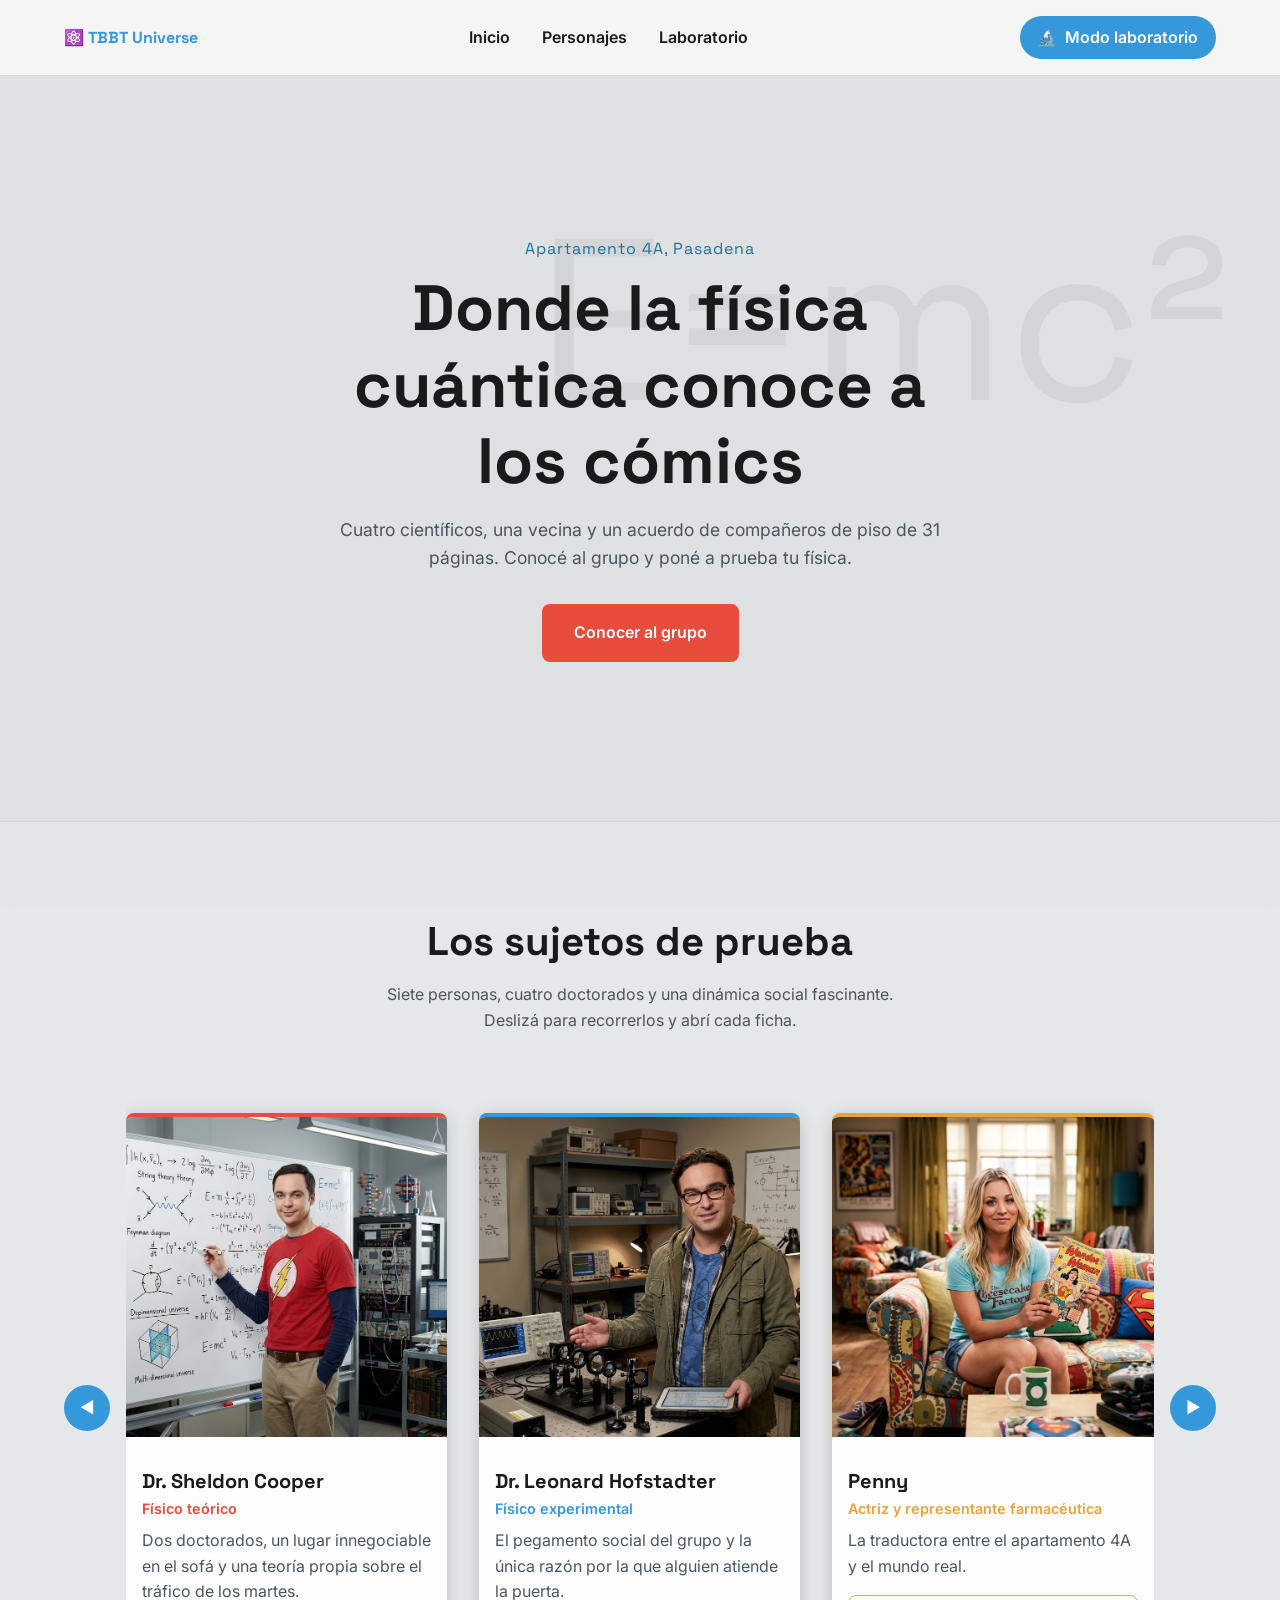
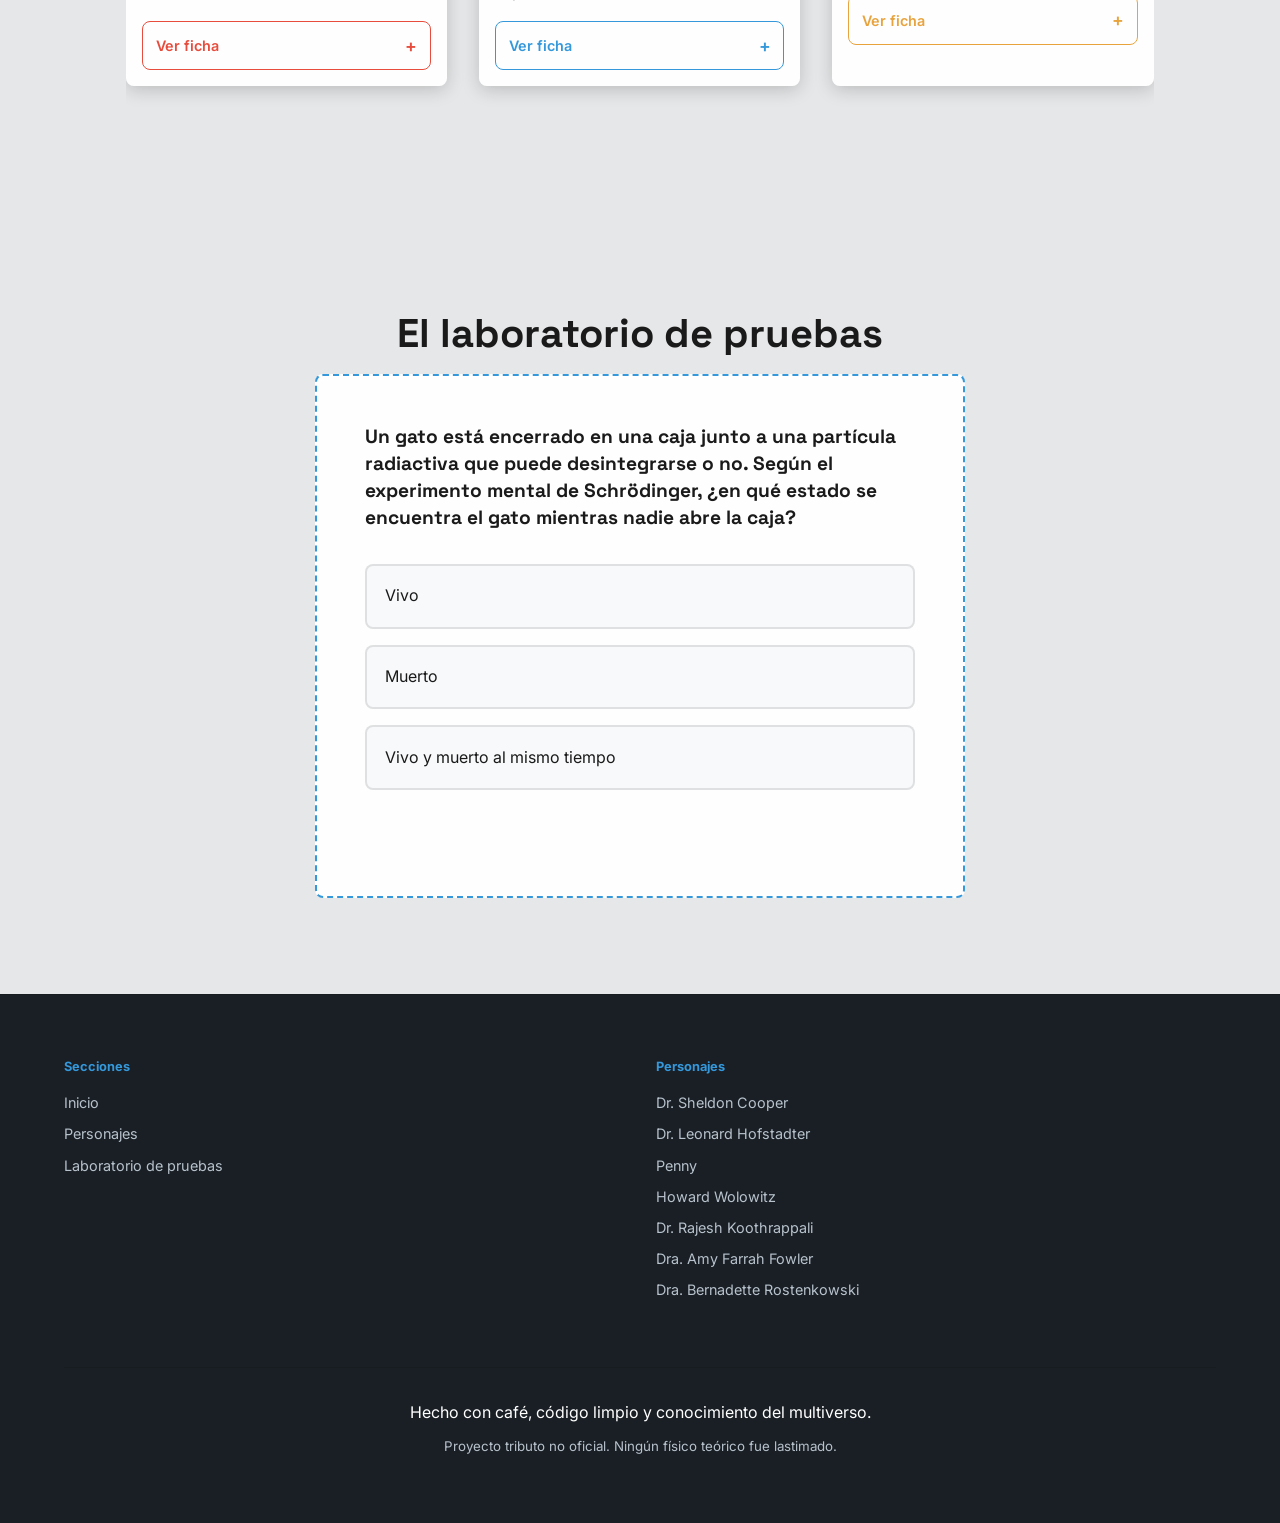
==== index.html @ e9c4c85d "Sitio TBBT Universe" ====
<!DOCTYPE html>
<html lang="es">
<head>
    <meta charset="UTF-8">
    <meta name="viewport" content="width=device-width, initial-scale=1.0">

    <!-- SEO. La keyword va primero: los buscadores truncan por la derecha. -->
    <title>The Big Bang Theory: guía de personajes y ciencia | TBBT Universe</title>
    <meta name="description" content="Guía interactiva del universo de The Big Bang Theory: los 7 personajes principales, sus especialidades científicas y un quiz de física cuántica.">
    <meta name="robots" content="index, follow">
    <meta name="theme-color" content="#1a1a1a">
    <!-- Cambiá el dominio antes de publicar: un canonical inexistente desindexa la página. -->
    <link rel="canonical" href="https://tudominio.com/">

    <!-- Cómo se ve el link al compartirlo en redes y WhatsApp. -->
    <meta property="og:type" content="website">
    <meta property="og:locale" content="es_AR">
    <meta property="og:title" content="The Big Bang Theory: guía de personajes y ciencia">
    <meta property="og:description" content="Los 7 personajes principales, sus especialidades científicas y un quiz de física cuántica.">
    <meta property="og:url" content="https://tudominio.com/">
    <meta property="og:image" content="https://tudominio.com/images/elenco-bg.webp">
    <meta name="twitter:card" content="summary_large_image">

    <!-- preconnect abre la conexión a Google Fonts antes de pedir la hoja. -->
    <link rel="preconnect" href="https://fonts.googleapis.com">
    <link rel="preconnect" href="https://fonts.gstatic.com" crossorigin>
    <link href="https://fonts.googleapis.com/css2?family=Inter:wght@400;600&amp;family=Space+Grotesk:wght@500;700&amp;display=swap" rel="stylesheet">
    <link rel="stylesheet" href="./style.css">

    <!-- Datos estructurados: le explican a Google qué contiene la página. -->
    <script type="application/ld+json">
    {
      "@context": "https://schema.org",
      "@type": "WebPage",
      "name": "TBBT Universe: guía de personajes y ciencia",
      "inLanguage": "es",
      "about": { "@type": "TVSeries", "name": "The Big Bang Theory", "genre": "Comedia" },
      "mainEntity": {
        "@type": "ItemList",
        "name": "Personajes principales",
        "itemListElement": [
          { "@type": "ListItem", "position": 1, "name": "Dr. Sheldon Cooper" },
          { "@type": "ListItem", "position": 2, "name": "Dr. Leonard Hofstadter" },
          { "@type": "ListItem", "position": 3, "name": "Penny" },
          { "@type": "ListItem", "position": 4, "name": "Howard Wolowitz" },
          { "@type": "ListItem", "position": 5, "name": "Dr. Rajesh Koothrappali" },
          { "@type": "ListItem", "position": 6, "name": "Dra. Amy Farrah Fowler" },
          { "@type": "ListItem", "position": 7, "name": "Dra. Bernadette Rostenkowski" }
        ]
      }
    }
    </script>
</head>
<body>

    <!-- Permite saltar la navegación con teclado. -->
    <a href="#contenido" class="skip-link">Ir al contenido principal</a>

    <!-- Decoración: solo visible en modo laboratorio. aria-hidden porque
         un lector de pantalla leyendo código de relleno sería ruido. -->
    <div class="code-watermark" aria-hidden="true">const sheldon = new Physicist({ spot: "SOFA" });
if (knocks === 3) door.open("Penny");
function bazinga() { return true; }
E = m * c ** 2;
while (!cat.observed) cat.state = "BOTH";
export default apartment4A;
const sheldon = new Physicist({ spot: "SOFA" });
if (knocks === 3) door.open("Penny");
function bazinga() { return true; }
E = m * c ** 2;
while (!cat.observed) cat.state = "BOTH";
export default apartment4A;
const sheldon = new Physicist({ spot: "SOFA" });
if (knocks === 3) door.open("Penny");
function bazinga() { return true; }
E = m * c ** 2;
while (!cat.observed) cat.state = "BOTH";
export default apartment4A;
const sheldon = new Physicist({ spot: "SOFA" });
if (knocks === 3) door.open("Penny");
function bazinga() { return true; }
E = m * c ** 2;
while (!cat.observed) cat.state = "BOTH";
export default apartment4A;</div>

    <header class="header">
        <!-- aria-label distingue este nav de cualquier otro de la página -->
        <nav class="nav" aria-label="Navegación principal">
            <a class="logo" href="#inicio">
                <span aria-hidden="true">⚛️</span> TBBT Universe
            </a>

            <ul class="nav__links">
                <li><a href="#inicio">Inicio</a></li>
                <li><a href="#personajes">Personajes</a></li>
                <li><a href="#laboratorio">Laboratorio</a></li>
            </ul>

            <!-- aria-pressed comunica el estado del botón al lector de pantalla. -->
            <button type="button" id="theme-toggle" class="btn-theme"
                    aria-pressed="false">
                <span class="btn-theme__icon" aria-hidden="true">🔬</span>
                <span class="btn-theme__text">Modo laboratorio</span>
            </button>
        </nav>
    </header>

    <main id="contenido">

        <!-- ===== HERO ===== -->
        <section id="inicio" class="hero">
            <div class="hero__content">
                <p class="hero__eyebrow">Apartamento 4A, Pasadena</p>
                <h1>Donde la física cuántica conoce a los cómics</h1>
                <p class="hero__lead">
                    Cuatro científicos, una vecina y un acuerdo de compañeros de piso
                    de 31 páginas. Conocé al grupo y poné a prueba tu física.
                </p>
                <a href="#personajes" class="btn-primary">Conocer al grupo</a>
            </div>
            <p class="hero__decoration" aria-hidden="true">E=mc²</p>
        </section>

        <!-- ===== PERSONAJES ===== -->
        <section id="personajes" class="section section--characters">
            <div class="container">
                <h2>Los sujetos de prueba</h2>
                <p class="section__desc">
                    Siete personas, cuatro doctorados y una dinámica social
                    fascinante. Deslizá para recorrerlos y abrí cada ficha.
                </p>

                <div class="carousel">
                    <button type="button" id="btn-prev" class="carousel__btn"
                            aria-label="Personaje anterior" aria-controls="carousel-track">
                        <span aria-hidden="true">◀</span>
                    </button>

                    <!-- role + tabindex hacen el carrusel operable con teclado. -->
                    <ul class="carousel__track" id="carousel-track"
                        role="region" aria-label="Carrusel de personajes" tabindex="0">

                        <!-- La clase card--nombre define el color de acento.
                             aria-expanded marca si la ficha está abierta. -->
                        <li class="card card--sheldon" id="sheldon">
                            <img src="./Imagenes/watermarked_img_486308252205811417.jpg" alt="Sheldon Cooper con expresión seria frente a una pizarra de ecuaciones" width="800" height="600" loading="lazy">
                            <div class="card__body">
                                <h3>Dr. Sheldon Cooper</h3>
                                <p class="card__role">Físico teórico</p>
                                <p class="card__desc">Dos doctorados, un lugar innegociable en el sofá y una teoría propia sobre el tráfico de los martes.</p>

                                <button type="button" class="card__toggle" aria-expanded="false" aria-controls="ficha-sheldon">
                                    <span class="card__toggle-text">Ver ficha</span>
                                    <span class="card__toggle-icon" aria-hidden="true">+</span>
                                </button>

                                <div class="card__extra" id="ficha-sheldon">
                                    <dl class="facts">
                                        <dt>Especialidad</dt><dd>Teoría de cuerdas</dd>
                                        <dt>Manía</dt><dd>Golpea la puerta tres veces. Siempre.</dd>
                                        <dt>Debilidad</dt><dd>Los trenes a vapor</dd>
                                        </dl>
                                        <button type="button" class="btn-quote"
                                        data-quote="¡BAZINGA! Caíste en mi trampa clásica de humor.">
                                        Escuchar su frase
                                        </button>
                                        </div>
                                        </div>
                                        </li>
                                        
                                        <li class="card card--leonard" id="leonard">
                                        <img src="./Imagenes/leonard.jpg" alt="Leonard Hofstadter sonriendo junto a un montaje láser de laboratorio" width="800" height="600" loading="lazy">
                                        <div class="card__body">
                                        <h3>Dr. Leonard Hofstadter</h3>
                                        <p class="card__role">Físico experimental</p>
                                        <p class="card__desc">El pegamento social del grupo y la única razón por la que alguien atiende la puerta.</p>
                                        
                                        <button type="button" class="card__toggle" aria-expanded="false" aria-controls="ficha-leonard">
                                        <span class="card__toggle-text">Ver ficha</span>
                                        <span class="card__toggle-icon" aria-hidden="true">+</span>
                                        </button>
                                        
                                        <div class="card__extra" id="ficha-leonard">
                                        <dl class="facts">
                                        <dt>Especialidad</dt><dd>Física láser aplicada</dd>
                                        <dt>Instrumento</dt><dd>Violonchelo</dd>
                                        <dt>Debilidad</dt><dd>Intolerante a la lactosa, igual come helado</dd>
                                    </dl>
                                </div>
                            </div>
                        </li>

                        <li class="card card--penny" id="penny">
                            <img src="./Imagenes/penny.jpg" alt="Penny sentada en un sofá con un cómic de Wonder Woman" width="800" height="600" loading="lazy">
                            <div class="card__body">
                                <h3>Penny</h3>
                                <p class="card__role">Actriz y representante farmacéutica</p>
                                <p class="card__desc">La traductora entre el apartamento 4A y el mundo real.</p>

                                <button type="button" class="card__toggle" aria-expanded="false" aria-controls="ficha-penny">
                                    <span class="card__toggle-text">Ver ficha</span>
                                    <span class="card__toggle-icon" aria-hidden="true">+</span>
                                </button>

                                <div class="card__extra" id="ficha-penny">
                                    <dl class="facts">
                                        <dt>Origen</dt><dd>Omaha, Nebraska</dd>
                                        <dt>Trabajo previo</dt><dd>Camarera en Cheesecake Factory</dd>
                                        <dt>Superpoder</dt><dd>Sentido común</dd>
                                    </dl>
                                </div>
                            </div>
                        </li>

                        <li class="card card--howard" id="howard">
                            <img src="./Imagenes/howard.jpg" alt="Howard Wolowitz junto a la maqueta de un cohete" width="800" height="600" loading="lazy">
                            <div class="card__body">
                                <h3>Howard Wolowitz</h3>
                                <p class="card__role">Ingeniero aeroespacial</p>
                                <p class="card__desc">El único del grupo que estuvo en el espacio, y no deja que nadie lo olvide.</p>

                                <button type="button" class="card__toggle" aria-expanded="false" aria-controls="ficha-howard">
                                    <span class="card__toggle-text">Ver ficha</span>
                                    <span class="card__toggle-icon" aria-hidden="true">+</span>
                                </button>

                                <div class="card__extra" id="ficha-howard">
                                    <dl class="facts">
                                        <dt>Título</dt><dd>Máster del MIT, sin doctorado</dd>
                                        <dt>Logro</dt><dd>Misión a la Estación Espacial Internacional</dd>
                                        <dt>Marca registrada</dt><dd>Hebillas de cinturón imposibles</dd>
                                    </dl>
                                </div>
                            </div>
                        </li>

                        <li class="card card--raj" id="raj">
                            <img src="./Imagenes/raj.jpg" alt="Rajesh Koothrappali sosteniendo a su perra Cinnamon" width="800" height="600" loading="lazy">
                            <div class="card__body">
                                <h3>Dr. Rajesh Koothrappali</h3>
                                <p class="card__role">Astrofísico</p>
                                <p class="card__desc">Descubrió un objeto transneptuniano y llora con las comedias románticas.</p>

                                <button type="button" class="card__toggle" aria-expanded="false" aria-controls="ficha-raj">
                                    <span class="card__toggle-text">Ver ficha</span>
                                    <span class="card__toggle-icon" aria-hidden="true">+</span>
                                </button>

                                <div class="card__extra" id="ficha-raj">
                                    <dl class="facts">
                                        <dt>Especialidad</dt><dd>Objetos del cinturón de Kuiper</dd>
                                        <dt>Compañera</dt><dd>Cinnamon, su yorkshire</dd>
                                        <dt>Origen</dt><dd>Nueva Delhi, India</dd>
                                    </dl>
                                </div>
                            </div>
                        </li>

                        <li class="card card--amy" id="amy">
                            <img src="./Imagenes/amy.jpg" alt="Amy Farrah Fowler en su laboratorio de neurobiología" width="800" height="600" loading="lazy">
                            <div class="card__body">
                                <h3>Dra. Amy Farrah Fowler</h3>
                                <p class="card__role">Neurobióloga</p>
                                <p class="card__desc">Estudia el cerebro humano de día y tolera a Sheldon el resto del tiempo.</p>

                                <button type="button" class="card__toggle" aria-expanded="false" aria-controls="ficha-amy">
                                    <span class="card__toggle-text">Ver ficha</span>
                                    <span class="card__toggle-icon" aria-hidden="true">+</span>
                                </button>

                                <div class="card__extra" id="ficha-amy">
                                    <dl class="facts">
                                        <dt>Especialidad</dt><dd>Neurobiología cognitiva</dd>
                                        <dt>Instrumento</dt><dd>Arpa</dd>
                                        <dt>Dato</dt><dd>Conoció a Sheldon por una app de citas</dd>
                                    </dl>
                                </div>
                            </div>
                        </li>

                        <li class="card card--bernadette" id="bernadette">
                            <img src="./Imagenes/bernadette.jpg" alt="Bernadette Rostenkowski con guantes de laboratorio" width="800" height="600" loading="lazy">
                            <div class="card__body">
                                <h3>Dra. Bernadette Rostenkowski</h3>
                                <p class="card__role">Microbióloga</p>
                                <p class="card__desc">Manipula patógenos mortales y es, por lejos, la más temida del grupo.</p>

                                <button type="button" class="card__toggle" aria-expanded="false" aria-controls="ficha-bernadette">
                                    <span class="card__toggle-text">Ver ficha</span>
                                    <span class="card__toggle-icon" aria-hidden="true">+</span>
                                </button>

                                <div class="card__extra" id="ficha-bernadette">
                                    <dl class="facts">
                                        <dt>Especialidad</dt><dd>Microbiología farmacéutica</dd>
                                        <dt>Dato</dt><dd>Gana bastante más que Howard</dd>
                                        <dt>Advertencia</dt><dd>No le levantes la voz</dd>
                                    </dl>
                                </div>
                            </div>
                        </li>

                    </ul>

                    <button type="button" id="btn-next" class="carousel__btn"
                            aria-label="Personaje siguiente" aria-controls="carousel-track">
                        <span aria-hidden="true">▶</span>
                    </button>
                </div>
            </div>
        </section>

        <!-- ===== QUIZ ===== -->
        <section id="laboratorio" class="section section--lab">
            <div class="container">
                <h2>El laboratorio de pruebas</h2>

                <div class="quiz">
                    <h3 id="quiz-question">
                        Un gato está encerrado en una caja junto a una partícula
                        radiactiva que puede desintegrarse o no. Según el experimento
                        mental de Schrödinger, ¿en qué estado se encuentra el gato
                        mientras nadie abre la caja?
                    </h3>

                    <!-- aria-labelledby vincula las opciones con su pregunta. -->
                    <div class="quiz__options" id="quiz-options"
                         role="group" aria-labelledby="quiz-question">
                        <button type="button" class="btn-quiz" data-correct="false">Vivo</button>
                        <button type="button" class="btn-quiz" data-correct="false">Muerto</button>
                        <button type="button" class="btn-quiz" data-correct="true">Vivo y muerto al mismo tiempo</button>
                    </div>

                    <!-- Vacío pero siempre presente: si estuviera en display:none,
                         varios lectores de pantalla no anunciarían el resultado. -->
                    <p id="quiz-result" class="quiz__result" role="status" aria-live="polite"></p>

                    <button type="button" id="quiz-retry" class="btn-quote" hidden>
                        Intentar de nuevo
                    </button>
                </div>
            </div>
        </section>
    </main>

    <footer class="footer">
        <div class="container">

            <!-- Mapa del sitio en HTML. Cumple dos funciones: le da al usuario
                 una vista completa de la página en un solo lugar, y le entrega
                 al rastreador enlaces internos hacia cada ancla, que es como
                 deduce la estructura del sitio. -->
            <!-- Mapa del sitio: orienta al usuario y le da al rastreador
                 enlaces internos hacia cada ancla. -->
            <nav class="sitemap" aria-label="Mapa del sitio">
                <div>
                    <h2>Secciones</h2>
                    <ul>
                        <li><a href="#inicio">Inicio</a></li>
                        <li><a href="#personajes">Personajes</a></li>
                        <li><a href="#laboratorio">Laboratorio de pruebas</a></li>
                    </ul>
                </div>

                <div>
                    <h2>Personajes</h2>
                    <ul>
                        <li><a href="#sheldon">Dr. Sheldon Cooper</a></li>
                        <li><a href="#leonard">Dr. Leonard Hofstadter</a></li>
                        <li><a href="#penny">Penny</a></li>
                        <li><a href="#howard">Howard Wolowitz</a></li>
                        <li><a href="#raj">Dr. Rajesh Koothrappali</a></li>
                        <li><a href="#amy">Dra. Amy Farrah Fowler</a></li>
                        <li><a href="#bernadette">Dra. Bernadette Rostenkowski</a></li>
                    </ul>
                </div>
            </nav>

            <div class="footer__bottom">
                <p>Hecho con café, código limpio y conocimiento del multiverso.</p>
                <p class="footer__legal">
                    <small>Proyecto tributo no oficial. Ningún físico teórico fue lastimado.</small>
                </p>
            </div>
        </div>
    </footer>

    <!-- Avisos temporales. Reemplaza a alert(), que bloquea la página. -->
    <div id="toast" class="toast" role="status" aria-live="polite"></div>

    <!-- defer: se ejecuta con el HTML ya parseado. -->
    <script src="./logic.js" defer></script>
</body>
</html>
---- style.css ----
/* ==========================================================================
   TBBT UNIVERSE — CSS
   Todos los colores viven en variables. El modo laboratorio solo las
   redefine, por eso cambia la página entera sin duplicar reglas.
   ========================================================================== */

/* --- 1. VARIABLES ------------------------------------------------------- */
:root {
    --color-primary: #e74c3c;
    --color-secondary: #3498db;
    --color-accent: #f1c40f;       /* También es el color del anillo de foco. */
    --color-success: #1e8449;
    --accent: var(--color-primary); /* Acento de tarjeta; cada una lo pisa. */

    --color-bg-page: #1a1a1a;
    --color-bg-section: rgba(248, 249, 250, 0.92);
    --color-bg-card: rgba(255, 255, 255, 0.96);
    --color-text: #1a1a1a;
    --color-text-muted: #4a5561;   /* Más oscuro que el original: llega a 4.5:1. */
    --color-border: rgba(0, 0, 0, 0.10);
    --color-footer-bg: rgba(26, 32, 38, 0.96);
    --color-footer-text: #ffffff;
    --color-footer-muted: #b8c2cc;
    --color-toast-bg: #1a1a1a;
    --color-btn-hover: #2c81ba;
    --shadow-card: 0 4px 18px rgba(0, 0, 0, 0.18);

    /* Hero en modo normal: mismos colores que el resto de la página. */
    --overlay-hero: rgba(248, 249, 250, 0.90);
    --color-hero-eyebrow: #1f6f9e; /* Azul oscurecido: el de interfaz no llega a 4.5:1. */
    --color-hero-title: var(--color-text);
    --color-hero-text: var(--color-text-muted);
    --hero-text-shadow: none;      /* Sobre fondo claro solo ensuciaría. */
    --hero-decoration: rgba(0, 0, 0, 0.05);

    --overlay-page: rgba(0, 0, 0, 0.70);
    --watermark-opacity: 0;        /* Marca de agua apagada. */

    --font-heading: 'Space Grotesk', sans-serif;
    --font-body: 'Inter', sans-serif;
    --font-mono: monospace;
    --font-data: var(--font-body); /* Datos técnicos; pasa a mono en laboratorio. */

    --radius: 8px;
    --transition: 0.3s ease;
}

body.lab-mode {
    --color-secondary: #21c08b;    /* Arrastra botones, flechas y borde del quiz. */
    --color-btn-hover: #1aa376;
    --color-accent: #7cf7c0;
    --color-primary: #ff7675;
    --color-success: #2ecc71;

    --color-bg-section: rgba(20, 24, 28, 0.92);
    --color-bg-card: rgba(38, 45, 51, 0.96);
    --color-text: #ecf0f1;
    --color-text-muted: #b8c2cc;
    --color-border: rgba(124, 247, 192, 0.22);
    --color-footer-bg: rgba(10, 16, 14, 0.96);
    --color-footer-text: #e8fff5;
    --color-footer-muted: #8fb3a6;
    --color-toast-bg: #0d1512;
    --shadow-card: 0 4px 18px rgba(0, 0, 0, 0.45);

    --overlay-hero: rgba(0, 0, 0, 0.70);
    --color-hero-eyebrow: #7cf7c0;
    --color-hero-title: #ffffff;
    --color-hero-text: #dfe6e9;
    --hero-text-shadow: 0 2px 12px rgba(0, 0, 0, 0.6); /* Acá sí hace falta. */
    --hero-decoration: rgba(124, 247, 192, 0.07);

    --overlay-page: rgba(0, 0, 0, 0.86);
    --watermark-opacity: 0.16;
    --radius: 4px;                 /* Esquinas más duras. */
    --font-data: var(--font-mono);
}

/* Acentos de personaje. En laboratorio pasan a una paleta de resaltado de
   sintaxis: los claros perdían contraste sobre fondo oscuro. */
.card--sheldon { --accent: #e74c3c; }
.card--leonard { --accent: #3498db; }
.card--penny { --accent: #e8a33d; }
.card--howard { --accent: #16a085; }
.card--raj { --accent: #9b59b6; }
.card--amy { --accent: #2980b9; }
.card--bernadette { --accent: #d64f7d; }

.lab-mode .card--sheldon { --accent: #ff7b72; }
.lab-mode .card--leonard { --accent: #58a6ff; }
.lab-mode .card--penny { --accent: #e3b341; }
.lab-mode .card--howard { --accent: #3fb950; }
.lab-mode .card--raj { --accent: #bc8cff; }
.lab-mode .card--amy { --accent: #79c0ff; }
.lab-mode .card--bernadette { --accent: #ff9bce; }

/* --- 2. BASE ------------------------------------------------------------ */
* { margin: 0; padding: 0; box-sizing: border-box; }

html {
    scroll-behavior: smooth;
    scroll-padding-top: 5rem; /* Compensa el header fijo al saltar a un ancla. */
}

body {
    font-family: var(--font-body);
    background-color: var(--color-bg-page);
    color: var(--color-text);
    line-height: 1.6;
    transition: color var(--transition);
}

/* Fondo en pseudo-elementos fijos y no con background-attachment: iOS ignora
   esa propiedad y en Android encarece cada scroll.
   Orden: foto (-3) → velo oscuro (-2) → código (-1) → contenido. */
body::before, body::after { content: ""; position: fixed; top: 0; left: 0; width: 100%; height: 100%; }

body::before {
    z-index: -3;
    background: url('images/elenco-bg.webp') center / cover no-repeat;
}

body::after {
    z-index: -2;
    background-color: var(--overlay-page);
    transition: background-color var(--transition);
}

h1, h2, h3 { font-family: var(--font-heading); line-height: 1.2; margin-bottom: 1rem; }
img { max-width: 100%; display: block; }
a { color: inherit; }
button { font: inherit; cursor: pointer; border: none; }
.container { width: min(90%, 1200px); margin: 0 auto; }

/* Sin esto, navegar con teclado es a ciegas. */
:focus-visible { outline: 3px solid var(--color-accent); outline-offset: 3px; }

.skip-link {
    position: absolute; top: -100px; left: 1rem; z-index: 200; /* Fuera de pantalla, pero enfocable. */
    padding: 0.5rem 1rem; background: var(--color-primary); color: #fff;
    border-radius: var(--radius); text-decoration: none; font-weight: 600;
}
.skip-link:focus { top: 1rem; }

/* --- 3. MARCA DE AGUA (solo modo laboratorio) --------------------------- */
.code-watermark {
    position: fixed; top: 0; left: 0; width: 100%; height: 100%;
    z-index: -1;              /* Encima del velo, debajo del contenido. */
    overflow: hidden; pointer-events: none;
    font-family: var(--font-mono); font-size: 14px; line-height: 2;
    color: #00e28a; white-space: pre; /* Respeta los saltos de línea del HTML. */
    opacity: var(--watermark-opacity);
    transition: opacity 0.6s ease;
}

/* --- 4. HEADER ---------------------------------------------------------- */
.header {
    position: sticky; top: 0; z-index: 100;
    background-color: var(--color-bg-card);
    border-bottom: 1px solid var(--color-border);
    backdrop-filter: blur(6px);
    transition: background-color var(--transition), border-color var(--transition);
}

.nav {
    display: flex; align-items: center; justify-content: space-between;
    flex-wrap: wrap; gap: 1rem;
    width: min(90%, 1200px); margin: 0 auto; padding: 1rem 0;
}

.logo { font-family: var(--font-heading); font-weight: 700; color: var(--color-secondary); text-decoration: none; }
.nav__links { list-style: none; display: flex; gap: 2rem; }
.nav__links a { color: var(--color-text); font-weight: 600; text-decoration: none; padding: 0.5rem 0; }
.nav__links a:hover { color: var(--color-primary); }

.btn-theme {
    display: inline-flex; align-items: center; gap: 0.5rem;
    padding: 0.55rem 1.1rem; background: var(--color-secondary); color: #fff;
    border-radius: 999px; font-weight: 600;
}
.btn-theme:hover { background: var(--color-btn-hover); }

/* --- 5. HERO ------------------------------------------------------------ */
/* Dos capas superpuestas: background-image no se puede animar, así que el
   cruce de fórmulas se hace con la opacidad de la de arriba. */
.hero {
    position: relative; overflow: hidden; text-align: center;
    padding: clamp(5rem, 14vw, 10rem) 5%;
    transition: color var(--transition);
}

.hero::before, .hero::after {
    content: ""; position: absolute; top: 0; left: 0; width: 100%; height: 100%;
    z-index: -1; background-position: center; background-size: cover;
}

.hero::before {
    background-image: linear-gradient(var(--overlay-hero), var(--overlay-hero)), url('images/formulas-hero-1.webp');
}

.hero::after {
    opacity: 0; transition: opacity 0.6s ease;
    background-image: linear-gradient(var(--overlay-hero), var(--overlay-hero)), url('images/formulas-hero-2.webp');
}
.lab-mode .hero::after { opacity: 1; }

.hero__content { position: relative; z-index: 1; max-width: 62ch; margin: 0 auto; } /* 62ch: línea legible. */
.hero__eyebrow { color: var(--color-hero-eyebrow); font-family: var(--font-heading); letter-spacing: 0.06em; margin-bottom: 0.5rem; }
.hero h1 { font-size: clamp(2.2rem, 5.5vw, 4rem); color: var(--color-hero-title); text-shadow: var(--hero-text-shadow); }
.hero__lead { color: var(--color-hero-text); font-size: 1.1rem; text-shadow: var(--hero-text-shadow); }

.hero__decoration {
    position: absolute; top: 8%; right: 4%; z-index: -1;
    font-family: var(--font-heading); font-size: clamp(6rem, 18vw, 15rem);
    color: var(--hero-decoration); pointer-events: none;
}

/* --- 6. BOTONES --------------------------------------------------------- */
.btn-primary {
    display: inline-block; margin-top: 2rem; padding: 1rem 2rem;
    background-color: var(--color-primary); color: #fff;
    border-radius: var(--radius); text-decoration: none; font-weight: 600;
    transition: transform 0.2s ease, background-color var(--transition);
}
.btn-primary:hover { background-color: #c0392b; transform: translateY(-3px); }

.btn-quote {
    margin-top: 1rem; padding: 0.5rem 1rem; background: transparent;
    border: 1px solid var(--accent); color: var(--accent);
    border-radius: var(--radius); font-weight: 600;
}
.btn-quote:hover { background: var(--accent); color: #fff; }

/* --- 7. SECCIONES ------------------------------------------------------- */
.section {
    padding: 6rem 0; background-color: var(--color-bg-section);
    backdrop-filter: blur(6px); transition: background-color var(--transition);
}
.section h2 { text-align: center; font-size: clamp(1.8rem, 4vw, 2.5rem); }
.section__desc { text-align: center; max-width: 55ch; margin: 0 auto 4rem; color: var(--color-text-muted); }

/* --- 8. CARRUSEL -------------------------------------------------------- */
.carousel { display: flex; align-items: center; gap: 1rem; }

.carousel__track {
    display: flex; gap: 2rem; list-style: none;
    overflow-x: auto; scroll-snap-type: x mandatory; scroll-behavior: smooth;
    padding: 1rem 0 2rem;
    scrollbar-width: none; /* Oculta la barra sin perder el scroll real. */
}
.carousel__track::-webkit-scrollbar { display: none; }

.carousel__btn {
    flex-shrink: 0; width: 46px; height: 46px; border-radius: 50%;
    display: flex; align-items: center; justify-content: center;
    background-color: var(--color-secondary); color: #fff;
    transition: background-color var(--transition);
}
.carousel__btn:hover { background-color: var(--color-primary); }

/* --- 9. TARJETAS -------------------------------------------------------- */
.card {
    flex: 0 0 calc(100% - 2rem); scroll-snap-align: center;
    display: flex; flex-direction: column;
    background-color: var(--color-bg-card);
    border-top: 4px solid var(--accent); border-radius: var(--radius);
    overflow: hidden; box-shadow: var(--shadow-card);
    transition: transform var(--transition), box-shadow var(--transition),
                border-top-width var(--transition), background-color var(--transition);
}

/* :focus-within incluye el teclado: la tarjeta reacciona igual con Tab. */
.card:hover, .card:focus-within {
    transform: translateY(-3px);
    border-top-width: 6px;
    box-shadow: 0 10px 26px rgba(0, 0, 0, 0.24);
}

.card img { width: 100%; height: 320px; object-fit: cover; object-position: top; }
.card__body { padding: 2rem 1rem 1rem; }
.card h3 { color: var(--color-text); margin-bottom: 0.25rem; font-size: 1.25rem; }
.card__role { color: var(--accent); font-family: var(--font-data); font-weight: 600; font-size: 0.9rem; margin-bottom: 0.5rem; }
.card__desc { color: var(--color-text-muted); }

.card__toggle {
    display: flex; align-items: center; justify-content: space-between;
    width: 100%; margin-top: 1rem; padding: 0.6rem 0.8rem;
    background: transparent; border: 1px solid var(--accent);
    border-radius: var(--radius); color: var(--accent); font-weight: 600; font-size: 0.9rem;
}
.card__toggle:hover { background: var(--accent); color: #fff; }

/* El "+" gira y se convierte en "×": una sola pieza para los dos estados. */
.card__toggle-icon { font-size: 1.1rem; transition: transform var(--transition); }
.card__toggle[aria-expanded="true"] .card__toggle-icon { transform: rotate(45deg); }

/* La ficha se muestra según aria-expanded, sin necesidad de otra clase. */
.card__extra { display: none; }
.card__toggle[aria-expanded="true"] + .card__extra { display: block; }

.facts { margin-top: 1rem; padding-top: 1rem; border-top: 1px dashed var(--color-border); font-family: var(--font-data); font-size: 0.9rem; }
.facts dt { font-size: 0.75rem; color: var(--accent); margin-top: 0.5rem; }
.facts dd { color: var(--color-text-muted); }

/* --- 10. QUIZ ----------------------------------------------------------- */
.quiz {
    max-width: 650px; margin: 0 auto; padding: clamp(1.5rem, 5vw, 3rem);
    background-color: var(--color-bg-card);
    border: 2px dashed var(--color-secondary); border-radius: var(--radius);
    transition: background-color var(--transition), border-color var(--transition);
}
.quiz h3 { font-size: 1.2rem; line-height: 1.4; color: var(--color-text); }
.quiz__options { display: flex; flex-direction: column; gap: 1rem; margin-top: 2rem; }

.btn-quiz {
    padding: 1.1rem; text-align: left;
    background: var(--color-bg-section); color: var(--color-text);
    border: 2px solid var(--color-border); border-radius: var(--radius);
    transition: background-color var(--transition), border-color var(--transition);
}
.btn-quiz:hover:not(:disabled) { background: var(--color-secondary); color: #fff; }
.btn-quiz:disabled { cursor: default; }

/* El resultado se marca con color y con texto: el color solo excluye a
   quien no lo distingue. */
.btn-quiz.is-correct { border-color: var(--color-success); background: rgba(46, 204, 113, 0.18); }
.btn-quiz.is-wrong { border-color: var(--color-primary); background: rgba(231, 76, 60, 0.18); }

/* min-height reserva el espacio para que el layout no salte al responder. */
.quiz__result { margin-top: 2rem; min-height: 1.6em; color: var(--color-text); font-weight: 600; }

/* --- 11. AVISO ---------------------------------------------------------- */
.toast {
    position: fixed; bottom: 2rem; left: 50%; z-index: 300;
    transform: translate(-50%, 150%); opacity: 0; pointer-events: none;
    max-width: min(90%, 420px); padding: 1rem 2rem;
    background: var(--color-toast-bg); color: #fff;
    border-left: 4px solid var(--color-accent); border-radius: var(--radius);
    transition: transform 0.35s ease, opacity 0.35s ease;
}
.toast.is-visible { transform: translate(-50%, 0); opacity: 1; }

/* --- 12. FOOTER Y MAPA DEL SITIO ---------------------------------------- */
.footer {
    padding: 4rem 0; background-color: var(--color-footer-bg);
    color: var(--color-footer-text); border-top: 1px solid var(--color-border);
    backdrop-filter: blur(6px); transition: background-color var(--transition);
}
.footer__bottom { text-align: center; margin-top: 4rem; padding-top: 2rem; border-top: 1px solid var(--color-border); }
.footer__legal { margin-top: 0.5rem; color: var(--color-footer-muted); }

.sitemap { display: grid; grid-template-columns: repeat(auto-fit, minmax(220px, 1fr)); gap: 2rem; }
.sitemap h2 { font-family: var(--font-data); font-size: 0.8rem; color: var(--color-secondary); }
.sitemap ul { list-style: none; display: flex; flex-direction: column; gap: 0.35rem; }
.sitemap a { color: var(--color-footer-muted); font-size: 0.9rem; text-decoration: none; }
.sitemap a:hover { color: var(--color-footer-text); text-decoration: underline; }

/* --- 13. RESPONSIVE ----------------------------------------------------- */
@media (min-width: 768px) { .card { flex: 0 0 calc(50% - 1rem); } }
@media (min-width: 1024px) { .card { flex: 0 0 calc(33.333% - 1.34rem); } }

/* Las flechas se achican pero no se ocultan: en mobile serían el único
   control visible del carrusel. */
@media (max-width: 600px) {
    .carousel__btn { width: 38px; height: 38px; font-size: 0.9rem; }
    .nav { justify-content: center; }
}

@media (prefers-reduced-motion: reduce) {
    * { transition: none !important; scroll-behavior: auto !important; }
}
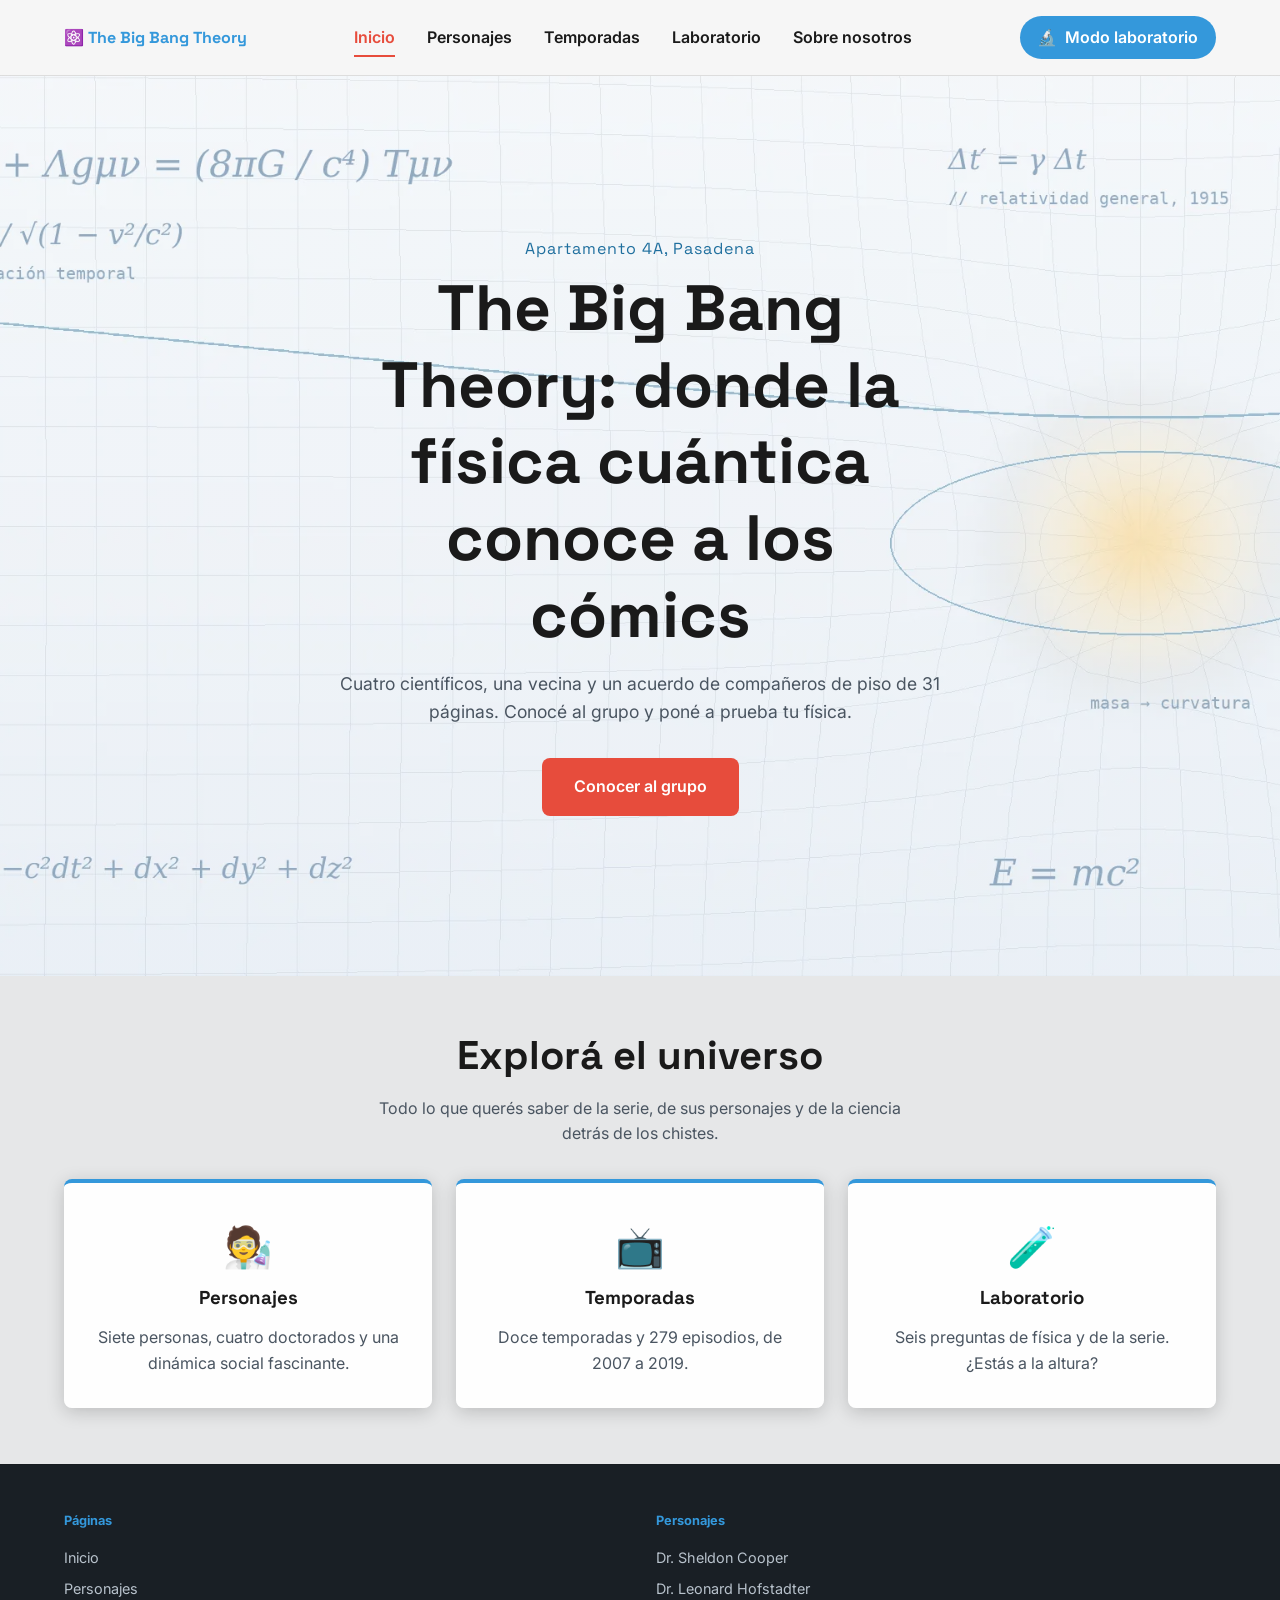
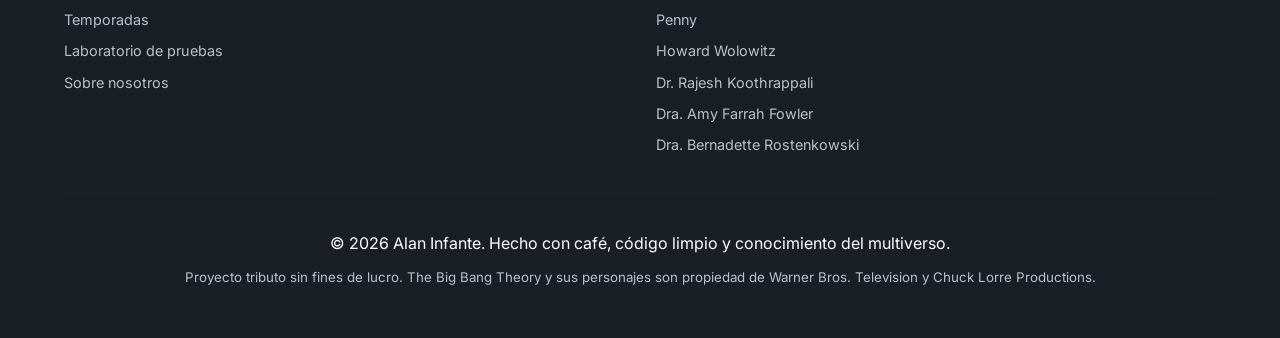
==== commit 1e12d4a0: "Proyecto final" ====
--- a/index.html
+++ b/index.html
@@ -1,104 +1,77 @@
 <!DOCTYPE html>
-<html lang="es">
+<html lang="es-AR">
 <head>
     <meta charset="UTF-8">
     <meta name="viewport" content="width=device-width, initial-scale=1.0">
 
-    <!-- SEO. La keyword va primero: los buscadores truncan por la derecha. -->
-    <title>The Big Bang Theory: guía de personajes y ciencia | TBBT Universe</title>
-    <meta name="description" content="Guía interactiva del universo de The Big Bang Theory: los 7 personajes principales, sus especialidades científicas y un quiz de física cuántica.">
-    <meta name="robots" content="index, follow">
+    <!-- SEO propio de esta página: título (≤ 60 caracteres, si no Google lo
+         corta), descripción y URL únicos. -->
+    <title>The Big Bang Theory: personajes, temporadas y ciencia</title>
+    <meta name="description" content="Sitio tributo a The Big Bang Theory: los personajes, las 12 temporadas y un quiz de física cuántica.">
     <meta name="theme-color" content="#1a1a1a">
-    <!-- Cambiá el dominio antes de publicar: un canonical inexistente desindexa la página. -->
-    <link rel="canonical" href="https://tudominio.com/">
+    <!-- Favicon en SVG embebido: sin archivo extra y sin el error 404 que el
+         navegador genera al pedir /favicon.ico. Google lo muestra en resultados. -->
+    <link rel="icon" href="data:image/svg+xml,<svg xmlns='http://www.w3.org/2000/svg' viewBox='0 0 100 100'><text y='.9em' font-size='90'>⚛️</text></svg>">
+    <link rel="canonical" href="https://alaninfante.github.io/Progra_IV_BigBang/">
 
-    <!-- Cómo se ve el link al compartirlo en redes y WhatsApp. -->
     <meta property="og:type" content="website">
     <meta property="og:locale" content="es_AR">
-    <meta property="og:title" content="The Big Bang Theory: guía de personajes y ciencia">
-    <meta property="og:description" content="Los 7 personajes principales, sus especialidades científicas y un quiz de física cuántica.">
-    <meta property="og:url" content="https://tudominio.com/">
-    <meta property="og:image" content="https://tudominio.com/images/elenco-bg.webp">
+    <meta property="og:site_name" content="The Big Bang Theory">
+    <meta property="og:title" content="The Big Bang Theory: personajes, temporadas y ciencia">
+    <meta property="og:description" content="Sitio tributo a The Big Bang Theory: los personajes, las 12 temporadas y un quiz de física cuántica.">
+    <meta property="og:url" content="https://alaninfante.github.io/Progra_IV_BigBang/">
+    <meta property="og:image" content="https://alaninfante.github.io/Progra_IV_BigBang/Imagenes/hero-relatividad.webp">
+    <meta property="og:image:alt" content="Ilustración del espacio-tiempo curvado, fondo del sitio">
     <meta name="twitter:card" content="summary_large_image">
+    <meta name="twitter:image" content="https://alaninfante.github.io/Progra_IV_BigBang/Imagenes/hero-relatividad.webp">
 
-    <!-- preconnect abre la conexión a Google Fonts antes de pedir la hoja. -->
     <link rel="preconnect" href="https://fonts.googleapis.com">
     <link rel="preconnect" href="https://fonts.gstatic.com" crossorigin>
     <link href="https://fonts.googleapis.com/css2?family=Inter:wght@400;600&amp;family=Space+Grotesk:wght@500;700&amp;display=swap" rel="stylesheet">
-    <link rel="stylesheet" href="./style.css">
-
-    <!-- Datos estructurados: le explican a Google qué contiene la página. -->
+    <!-- Datos estructurados: le explican a Google qué es la serie. -->
     <script type="application/ld+json">
     {
       "@context": "https://schema.org",
-      "@type": "WebPage",
-      "name": "TBBT Universe: guía de personajes y ciencia",
+      "@type": "WebSite",
+      "name": "TBBT Universe",
       "inLanguage": "es",
-      "about": { "@type": "TVSeries", "name": "The Big Bang Theory", "genre": "Comedia" },
-      "mainEntity": {
-        "@type": "ItemList",
-        "name": "Personajes principales",
-        "itemListElement": [
-          { "@type": "ListItem", "position": 1, "name": "Dr. Sheldon Cooper" },
-          { "@type": "ListItem", "position": 2, "name": "Dr. Leonard Hofstadter" },
-          { "@type": "ListItem", "position": 3, "name": "Penny" },
-          { "@type": "ListItem", "position": 4, "name": "Howard Wolowitz" },
-          { "@type": "ListItem", "position": 5, "name": "Dr. Rajesh Koothrappali" },
-          { "@type": "ListItem", "position": 6, "name": "Dra. Amy Farrah Fowler" },
-          { "@type": "ListItem", "position": 7, "name": "Dra. Bernadette Rostenkowski" }
-        ]
-      }
+      "about": { "@type": "TVSeries", "name": "The Big Bang Theory", "genre": "Comedia", "startDate": "2007-09-24", "endDate": "2019-05-16", "numberOfSeasons": 12, "numberOfEpisodes": 279 }
     }
     </script>
+    <!-- Pide la imagen del hero antes de que el CSS la descubra: es lo primero que se ve. -->
+    <link rel="preload" as="image" href="Imagenes/hero-relatividad.webp">
+    <link rel="stylesheet" href="./style.css">
 </head>
 <body>
+    <!-- Aplica el modo guardado ANTES de que se dibuje la página. Si esperara
+         al logic.js (que tiene defer), cada cambio de página mostraría un
+         parpadeo en modo normal antes de pasar a laboratorio. -->
+    <script>
+        try { if (localStorage.getItem('tema') === 'lab') document.body.classList.add('lab-mode'); } catch (e) {}
+    </script>
 
     <!-- Permite saltar la navegación con teclado. -->
     <a href="#contenido" class="skip-link">Ir al contenido principal</a>
 
-    <!-- Decoración: solo visible en modo laboratorio. aria-hidden porque
-         un lector de pantalla leyendo código de relleno sería ruido. -->
-    <div class="code-watermark" aria-hidden="true">const sheldon = new Physicist({ spot: "SOFA" });
-if (knocks === 3) door.open("Penny");
-function bazinga() { return true; }
-E = m * c ** 2;
-while (!cat.observed) cat.state = "BOTH";
-export default apartment4A;
-const sheldon = new Physicist({ spot: "SOFA" });
-if (knocks === 3) door.open("Penny");
-function bazinga() { return true; }
-E = m * c ** 2;
-while (!cat.observed) cat.state = "BOTH";
-export default apartment4A;
-const sheldon = new Physicist({ spot: "SOFA" });
-if (knocks === 3) door.open("Penny");
-function bazinga() { return true; }
-E = m * c ** 2;
-while (!cat.observed) cat.state = "BOTH";
-export default apartment4A;
-const sheldon = new Physicist({ spot: "SOFA" });
-if (knocks === 3) door.open("Penny");
-function bazinga() { return true; }
-E = m * c ** 2;
-while (!cat.observed) cat.state = "BOTH";
-export default apartment4A;</div>
 
     <header class="header">
-        <!-- aria-label distingue este nav de cualquier otro de la página -->
         <nav class="nav" aria-label="Navegación principal">
-            <a class="logo" href="#inicio">
-                <span aria-hidden="true">⚛️</span> TBBT Universe
+            <a class="logo" href="index.html">
+                <span aria-hidden="true">⚛️</span> The Big Bang Theory
             </a>
 
+            <!-- aria-current marca la página actual: lo usa el lector de
+                 pantalla y el CSS para resaltar el link. -->
             <ul class="nav__links">
-                <li><a href="#inicio">Inicio</a></li>
-                <li><a href="#personajes">Personajes</a></li>
-                <li><a href="#laboratorio">Laboratorio</a></li>
+                <li><a href="index.html" aria-current="page">Inicio</a></li>
+                <li><a href="personajes.html">Personajes</a></li>
+                <li><a href="temporadas.html">Temporadas</a></li>
+                <li><a href="laboratorio.html">Laboratorio</a></li>
+                <li><a href="sobre-nosotros.html">Sobre nosotros</a></li>
             </ul>
 
             <!-- aria-pressed comunica el estado del botón al lector de pantalla. -->
-            <button type="button" id="theme-toggle" class="btn-theme"
-                    aria-pressed="false">
+            <button type="button" id="theme-toggle" class="btn-theme" aria-pressed="false">
                 <span class="btn-theme__icon" aria-hidden="true">🔬</span>
                 <span class="btn-theme__text">Modo laboratorio</span>
             </button>
@@ -106,288 +79,95 @@
     </header>
 
     <main id="contenido">
-
         <!-- ===== HERO ===== -->
         <section id="inicio" class="hero">
             <div class="hero__content">
                 <p class="hero__eyebrow">Apartamento 4A, Pasadena</p>
-                <h1>Donde la física cuántica conoce a los cómics</h1>
+                <h1>The Big Bang Theory: donde la física cuántica conoce a los cómics</h1>
                 <p class="hero__lead">
                     Cuatro científicos, una vecina y un acuerdo de compañeros de piso
                     de 31 páginas. Conocé al grupo y poné a prueba tu física.
                 </p>
-                <a href="#personajes" class="btn-primary">Conocer al grupo</a>
-            </div>
-            <p class="hero__decoration" aria-hidden="true">E=mc²</p>
-        </section>
-
-        <!-- ===== PERSONAJES ===== -->
-        <section id="personajes" class="section section--characters">
-            <div class="container">
-                <h2>Los sujetos de prueba</h2>
-                <p class="section__desc">
-                    Siete personas, cuatro doctorados y una dinámica social
-                    fascinante. Deslizá para recorrerlos y abrí cada ficha.
-                </p>
-
-                <div class="carousel">
-                    <button type="button" id="btn-prev" class="carousel__btn"
-                            aria-label="Personaje anterior" aria-controls="carousel-track">
-                        <span aria-hidden="true">◀</span>
-                    </button>
-
-                    <!-- role + tabindex hacen el carrusel operable con teclado. -->
-                    <ul class="carousel__track" id="carousel-track"
-                        role="region" aria-label="Carrusel de personajes" tabindex="0">
-
-                        <!-- La clase card--nombre define el color de acento.
-                             aria-expanded marca si la ficha está abierta. -->
-                        <li class="card card--sheldon" id="sheldon">
-                            <img src="./Imagenes/watermarked_img_486308252205811417.jpg" alt="Sheldon Cooper con expresión seria frente a una pizarra de ecuaciones" width="800" height="600" loading="lazy">
-                            <div class="card__body">
-                                <h3>Dr. Sheldon Cooper</h3>
-                                <p class="card__role">Físico teórico</p>
-                                <p class="card__desc">Dos doctorados, un lugar innegociable en el sofá y una teoría propia sobre el tráfico de los martes.</p>
-
-                                <button type="button" class="card__toggle" aria-expanded="false" aria-controls="ficha-sheldon">
-                                    <span class="card__toggle-text">Ver ficha</span>
-                                    <span class="card__toggle-icon" aria-hidden="true">+</span>
-                                </button>
-
-                                <div class="card__extra" id="ficha-sheldon">
-                                    <dl class="facts">
-                                        <dt>Especialidad</dt><dd>Teoría de cuerdas</dd>
-                                        <dt>Manía</dt><dd>Golpea la puerta tres veces. Siempre.</dd>
-                                        <dt>Debilidad</dt><dd>Los trenes a vapor</dd>
-                                        </dl>
-                                        <button type="button" class="btn-quote"
-                                        data-quote="¡BAZINGA! Caíste en mi trampa clásica de humor.">
-                                        Escuchar su frase
-                                        </button>
-                                        </div>
-                                        </div>
-                                        </li>
-                                        
-                                        <li class="card card--leonard" id="leonard">
-                                        <img src="./Imagenes/leonard.jpg" alt="Leonard Hofstadter sonriendo junto a un montaje láser de laboratorio" width="800" height="600" loading="lazy">
-                                        <div class="card__body">
-                                        <h3>Dr. Leonard Hofstadter</h3>
-                                        <p class="card__role">Físico experimental</p>
-                                        <p class="card__desc">El pegamento social del grupo y la única razón por la que alguien atiende la puerta.</p>
-                                        
-                                        <button type="button" class="card__toggle" aria-expanded="false" aria-controls="ficha-leonard">
-                                        <span class="card__toggle-text">Ver ficha</span>
-                                        <span class="card__toggle-icon" aria-hidden="true">+</span>
-                                        </button>
-                                        
-                                        <div class="card__extra" id="ficha-leonard">
-                                        <dl class="facts">
-                                        <dt>Especialidad</dt><dd>Física láser aplicada</dd>
-                                        <dt>Instrumento</dt><dd>Violonchelo</dd>
-                                        <dt>Debilidad</dt><dd>Intolerante a la lactosa, igual come helado</dd>
-                                    </dl>
-                                </div>
-                            </div>
-                        </li>
-
-                        <li class="card card--penny" id="penny">
-                            <img src="./Imagenes/penny.jpg" alt="Penny sentada en un sofá con un cómic de Wonder Woman" width="800" height="600" loading="lazy">
-                            <div class="card__body">
-                                <h3>Penny</h3>
-                                <p class="card__role">Actriz y representante farmacéutica</p>
-                                <p class="card__desc">La traductora entre el apartamento 4A y el mundo real.</p>
-
-                                <button type="button" class="card__toggle" aria-expanded="false" aria-controls="ficha-penny">
-                                    <span class="card__toggle-text">Ver ficha</span>
-                                    <span class="card__toggle-icon" aria-hidden="true">+</span>
-                                </button>
-
-                                <div class="card__extra" id="ficha-penny">
-                                    <dl class="facts">
-                                        <dt>Origen</dt><dd>Omaha, Nebraska</dd>
-                                        <dt>Trabajo previo</dt><dd>Camarera en Cheesecake Factory</dd>
-                                        <dt>Superpoder</dt><dd>Sentido común</dd>
-                                    </dl>
-                                </div>
-                            </div>
-                        </li>
-
-                        <li class="card card--howard" id="howard">
-                            <img src="./Imagenes/howard.jpg" alt="Howard Wolowitz junto a la maqueta de un cohete" width="800" height="600" loading="lazy">
-                            <div class="card__body">
-                                <h3>Howard Wolowitz</h3>
-                                <p class="card__role">Ingeniero aeroespacial</p>
-                                <p class="card__desc">El único del grupo que estuvo en el espacio, y no deja que nadie lo olvide.</p>
-
-                                <button type="button" class="card__toggle" aria-expanded="false" aria-controls="ficha-howard">
-                                    <span class="card__toggle-text">Ver ficha</span>
-                                    <span class="card__toggle-icon" aria-hidden="true">+</span>
-                                </button>
-
-                                <div class="card__extra" id="ficha-howard">
-                                    <dl class="facts">
-                                        <dt>Título</dt><dd>Máster del MIT, sin doctorado</dd>
-                                        <dt>Logro</dt><dd>Misión a la Estación Espacial Internacional</dd>
-                                        <dt>Marca registrada</dt><dd>Hebillas de cinturón imposibles</dd>
-                                    </dl>
-                                </div>
-                            </div>
-                        </li>
-
-                        <li class="card card--raj" id="raj">
-                            <img src="./Imagenes/raj.jpg" alt="Rajesh Koothrappali sosteniendo a su perra Cinnamon" width="800" height="600" loading="lazy">
-                            <div class="card__body">
-                                <h3>Dr. Rajesh Koothrappali</h3>
-                                <p class="card__role">Astrofísico</p>
-                                <p class="card__desc">Descubrió un objeto transneptuniano y llora con las comedias románticas.</p>
-
-                                <button type="button" class="card__toggle" aria-expanded="false" aria-controls="ficha-raj">
-                                    <span class="card__toggle-text">Ver ficha</span>
-                                    <span class="card__toggle-icon" aria-hidden="true">+</span>
-                                </button>
-
-                                <div class="card__extra" id="ficha-raj">
-                                    <dl class="facts">
-                                        <dt>Especialidad</dt><dd>Objetos del cinturón de Kuiper</dd>
-                                        <dt>Compañera</dt><dd>Cinnamon, su yorkshire</dd>
-                                        <dt>Origen</dt><dd>Nueva Delhi, India</dd>
-                                    </dl>
-                                </div>
-                            </div>
-                        </li>
-
-                        <li class="card card--amy" id="amy">
-                            <img src="./Imagenes/amy.jpg" alt="Amy Farrah Fowler en su laboratorio de neurobiología" width="800" height="600" loading="lazy">
-                            <div class="card__body">
-                                <h3>Dra. Amy Farrah Fowler</h3>
-                                <p class="card__role">Neurobióloga</p>
-                                <p class="card__desc">Estudia el cerebro humano de día y tolera a Sheldon el resto del tiempo.</p>
-
-                                <button type="button" class="card__toggle" aria-expanded="false" aria-controls="ficha-amy">
-                                    <span class="card__toggle-text">Ver ficha</span>
-                                    <span class="card__toggle-icon" aria-hidden="true">+</span>
-                                </button>
-
-                                <div class="card__extra" id="ficha-amy">
-                                    <dl class="facts">
-                                        <dt>Especialidad</dt><dd>Neurobiología cognitiva</dd>
-                                        <dt>Instrumento</dt><dd>Arpa</dd>
-                                        <dt>Dato</dt><dd>Conoció a Sheldon por una app de citas</dd>
-                                    </dl>
-                                </div>
-                            </div>
-                        </li>
-
-                        <li class="card card--bernadette" id="bernadette">
-                            <img src="./Imagenes/bernadette.jpg" alt="Bernadette Rostenkowski con guantes de laboratorio" width="800" height="600" loading="lazy">
-                            <div class="card__body">
-                                <h3>Dra. Bernadette Rostenkowski</h3>
-                                <p class="card__role">Microbióloga</p>
-                                <p class="card__desc">Manipula patógenos mortales y es, por lejos, la más temida del grupo.</p>
-
-                                <button type="button" class="card__toggle" aria-expanded="false" aria-controls="ficha-bernadette">
-                                    <span class="card__toggle-text">Ver ficha</span>
-                                    <span class="card__toggle-icon" aria-hidden="true">+</span>
-                                </button>
-
-                                <div class="card__extra" id="ficha-bernadette">
-                                    <dl class="facts">
-                                        <dt>Especialidad</dt><dd>Microbiología farmacéutica</dd>
-                                        <dt>Dato</dt><dd>Gana bastante más que Howard</dd>
-                                        <dt>Advertencia</dt><dd>No le levantes la voz</dd>
-                                    </dl>
-                                </div>
-                            </div>
-                        </li>
-
-                    </ul>
-
-                    <button type="button" id="btn-next" class="carousel__btn"
-                            aria-label="Personaje siguiente" aria-controls="carousel-track">
-                        <span aria-hidden="true">▶</span>
-                    </button>
-                </div>
+                <a href="personajes.html" class="btn-primary">Conocer al grupo</a>
             </div>
         </section>
 
-        <!-- ===== QUIZ ===== -->
-        <section id="laboratorio" class="section section--lab">
+
+        <!-- ===== ACCESOS ===== -->
+        <!-- Toda la tarjeta es un solo link: área grande y fácil de tocar,
+             y un único destino por tarjeta para el lector de pantalla. -->
+        <section class="section">
             <div class="container">
-                <h2>El laboratorio de pruebas</h2>
+                <h2 class="section__title">Explorá el universo</h2>
+                <p class="section__desc">Todo lo que querés saber de la serie, de sus personajes y de la ciencia detrás de los chistes.</p>
 
-                <div class="quiz">
-                    <h3 id="quiz-question">
-                        Un gato está encerrado en una caja junto a una partícula
-                        radiactiva que puede desintegrarse o no. Según el experimento
-                        mental de Schrödinger, ¿en qué estado se encuentra el gato
-                        mientras nadie abre la caja?
-                    </h3>
-
-                    <!-- aria-labelledby vincula las opciones con su pregunta. -->
-                    <div class="quiz__options" id="quiz-options"
-                         role="group" aria-labelledby="quiz-question">
-                        <button type="button" class="btn-quiz" data-correct="false">Vivo</button>
-                        <button type="button" class="btn-quiz" data-correct="false">Muerto</button>
-                        <button type="button" class="btn-quiz" data-correct="true">Vivo y muerto al mismo tiempo</button>
-                    </div>
-
-                    <!-- Vacío pero siempre presente: si estuviera en display:none,
-                         varios lectores de pantalla no anunciarían el resultado. -->
-                    <p id="quiz-result" class="quiz__result" role="status" aria-live="polite"></p>
-
-                    <button type="button" id="quiz-retry" class="btn-quote" hidden>
-                        Intentar de nuevo
-                    </button>
-                </div>
+                <ul class="explore">
+                    <li>
+                        <a class="explore__card" href="personajes.html">
+                            <span class="explore__icon" aria-hidden="true">🧑‍🔬</span>
+                            <h3>Personajes</h3>
+                            <p>Siete personas, cuatro doctorados y una dinámica social fascinante.</p>
+                        </a>
+                    </li>
+                    <li>
+                        <a class="explore__card" href="temporadas.html">
+                            <span class="explore__icon" aria-hidden="true">📺</span>
+                            <h3>Temporadas</h3>
+                            <p>Doce temporadas y 279 episodios, de 2007 a 2019.</p>
+                        </a>
+                    </li>
+                    <li>
+                        <a class="explore__card" href="laboratorio.html">
+                            <span class="explore__icon" aria-hidden="true">🧪</span>
+                            <h3>Laboratorio</h3>
+                            <p>Seis preguntas de física y de la serie. ¿Estás a la altura?</p>
+                        </a>
+                    </li>
+                </ul>
             </div>
         </section>
     </main>
 
     <footer class="footer">
         <div class="container">
-
-            <!-- Mapa del sitio en HTML. Cumple dos funciones: le da al usuario
-                 una vista completa de la página en un solo lugar, y le entrega
-                 al rastreador enlaces internos hacia cada ancla, que es como
-                 deduce la estructura del sitio. -->
             <!-- Mapa del sitio: orienta al usuario y le da al rastreador
-                 enlaces internos hacia cada ancla. -->
+                 enlaces internos hacia cada página. -->
             <nav class="sitemap" aria-label="Mapa del sitio">
                 <div>
-                    <h2>Secciones</h2>
+                    <h2>Páginas</h2>
                     <ul>
-                        <li><a href="#inicio">Inicio</a></li>
-                        <li><a href="#personajes">Personajes</a></li>
-                        <li><a href="#laboratorio">Laboratorio de pruebas</a></li>
+                        <li><a href="index.html">Inicio</a></li>
+                        <li><a href="personajes.html">Personajes</a></li>
+                        <li><a href="temporadas.html">Temporadas</a></li>
+                        <li><a href="laboratorio.html">Laboratorio de pruebas</a></li>
+                        <li><a href="sobre-nosotros.html">Sobre nosotros</a></li>
                     </ul>
                 </div>
 
                 <div>
                     <h2>Personajes</h2>
                     <ul>
-                        <li><a href="#sheldon">Dr. Sheldon Cooper</a></li>
-                        <li><a href="#leonard">Dr. Leonard Hofstadter</a></li>
-                        <li><a href="#penny">Penny</a></li>
-                        <li><a href="#howard">Howard Wolowitz</a></li>
-                        <li><a href="#raj">Dr. Rajesh Koothrappali</a></li>
-                        <li><a href="#amy">Dra. Amy Farrah Fowler</a></li>
-                        <li><a href="#bernadette">Dra. Bernadette Rostenkowski</a></li>
+                        <li><a href="personajes.html#sheldon">Dr. Sheldon Cooper</a></li>
+                        <li><a href="personajes.html#leonard">Dr. Leonard Hofstadter</a></li>
+                        <li><a href="personajes.html#penny">Penny</a></li>
+                        <li><a href="personajes.html#howard">Howard Wolowitz</a></li>
+                        <li><a href="personajes.html#raj">Dr. Rajesh Koothrappali</a></li>
+                        <li><a href="personajes.html#amy">Dra. Amy Farrah Fowler</a></li>
+                        <li><a href="personajes.html#bernadette">Dra. Bernadette Rostenkowski</a></li>
                     </ul>
                 </div>
             </nav>
 
             <div class="footer__bottom">
-                <p>Hecho con café, código limpio y conocimiento del multiverso.</p>
+                <p>&copy; 2026 Alan Infante. Hecho con café, código limpio y conocimiento del multiverso.</p>
                 <p class="footer__legal">
-                    <small>Proyecto tributo no oficial. Ningún físico teórico fue lastimado.</small>
+                    <small>Proyecto tributo sin fines de lucro. The Big Bang Theory y sus personajes
+                    son propiedad de Warner Bros. Television y Chuck Lorre Productions.</small>
                 </p>
             </div>
         </div>
     </footer>
 
-    <!-- Avisos temporales. Reemplaza a alert(), que bloquea la página. -->
-    <div id="toast" class="toast" role="status" aria-live="polite"></div>
-
     <!-- defer: se ejecuta con el HTML ya parseado. -->
     <script src="./logic.js" defer></script>
 </body>
--- a/style.css
+++ b/style.css
@@ -26,15 +26,13 @@
     --shadow-card: 0 4px 18px rgba(0, 0, 0, 0.18);
 
     /* Hero en modo normal: mismos colores que el resto de la página. */
-    --overlay-hero: rgba(248, 249, 250, 0.90);
+    --overlay-hero: rgba(248, 249, 250, 0.45); /* La imagen ya es clara: velo liviano. */
     --color-hero-eyebrow: #1f6f9e; /* Azul oscurecido: el de interfaz no llega a 4.5:1. */
     --color-hero-title: var(--color-text);
     --color-hero-text: var(--color-text-muted);
     --hero-text-shadow: none;      /* Sobre fondo claro solo ensuciaría. */
-    --hero-decoration: rgba(0, 0, 0, 0.05);
-
-    --overlay-page: rgba(0, 0, 0, 0.70);
     --watermark-opacity: 0;        /* Marca de agua apagada. */
+    --overlay-section: rgba(248, 249, 250, 0.35);
 
     --font-heading: 'Space Grotesk', sans-serif;
     --font-body: 'Inter', sans-serif;
@@ -63,15 +61,13 @@
     --color-toast-bg: #0d1512;
     --shadow-card: 0 4px 18px rgba(0, 0, 0, 0.45);
 
-    --overlay-hero: rgba(0, 0, 0, 0.70);
+    --overlay-hero: rgba(0, 0, 0, 0.35);      /* La imagen ya es oscura. */
     --color-hero-eyebrow: #7cf7c0;
     --color-hero-title: #ffffff;
     --color-hero-text: #dfe6e9;
     --hero-text-shadow: 0 2px 12px rgba(0, 0, 0, 0.6); /* Acá sí hace falta. */
-    --hero-decoration: rgba(124, 247, 192, 0.07);
-
-    --overlay-page: rgba(0, 0, 0, 0.86);
     --watermark-opacity: 0.16;
+    --overlay-section: rgba(0, 0, 0, 0.30);
     --radius: 4px;                 /* Esquinas más duras. */
     --font-data: var(--font-mono);
 }
@@ -110,22 +106,6 @@
     transition: color var(--transition);
 }
 
-/* Fondo en pseudo-elementos fijos y no con background-attachment: iOS ignora
-   esa propiedad y en Android encarece cada scroll.
-   Orden: foto (-3) → velo oscuro (-2) → código (-1) → contenido. */
-body::before, body::after { content: ""; position: fixed; top: 0; left: 0; width: 100%; height: 100%; }
-
-body::before {
-    z-index: -3;
-    background: url('images/elenco-bg.webp') center / cover no-repeat;
-}
-
-body::after {
-    z-index: -2;
-    background-color: var(--overlay-page);
-    transition: background-color var(--transition);
-}
-
 h1, h2, h3 { font-family: var(--font-heading); line-height: 1.2; margin-bottom: 1rem; }
 img { max-width: 100%; display: block; }
 a { color: inherit; }
@@ -145,7 +125,7 @@
 /* --- 3. MARCA DE AGUA (solo modo laboratorio) --------------------------- */
 .code-watermark {
     position: fixed; top: 0; left: 0; width: 100%; height: 100%;
-    z-index: -1;              /* Encima del velo, debajo del contenido. */
+    z-index: -1;              /* Debajo del contenido. */
     overflow: hidden; pointer-events: none;
     font-family: var(--font-mono); font-size: 14px; line-height: 2;
     color: #00e28a; white-space: pre; /* Respeta los saltos de línea del HTML. */
@@ -172,6 +152,8 @@
 .nav__links { list-style: none; display: flex; gap: 2rem; }
 .nav__links a { color: var(--color-text); font-weight: 600; text-decoration: none; padding: 0.5rem 0; }
 .nav__links a:hover { color: var(--color-primary); }
+/* Página actual: color y subrayado, no solo color (WCAG 1.4.1). */
+.nav__links a[aria-current="page"] { color: var(--color-primary); border-bottom: 2px solid currentColor; }
 
 .btn-theme {
     display: inline-flex; align-items: center; gap: 0.5rem;
@@ -195,12 +177,12 @@
 }
 
 .hero::before {
-    background-image: linear-gradient(var(--overlay-hero), var(--overlay-hero)), url('images/formulas-hero-1.webp');
+    background-image: linear-gradient(var(--overlay-hero), var(--overlay-hero)), url('Imagenes/hero-relatividad.webp');
 }
 
 .hero::after {
     opacity: 0; transition: opacity 0.6s ease;
-    background-image: linear-gradient(var(--overlay-hero), var(--overlay-hero)), url('images/formulas-hero-2.webp');
+    background-image: linear-gradient(var(--overlay-hero), var(--overlay-hero)), url('Imagenes/hero-relatividad-lab.webp');
 }
 .lab-mode .hero::after { opacity: 1; }
 
@@ -209,11 +191,6 @@
 .hero h1 { font-size: clamp(2.2rem, 5.5vw, 4rem); color: var(--color-hero-title); text-shadow: var(--hero-text-shadow); }
 .hero__lead { color: var(--color-hero-text); font-size: 1.1rem; text-shadow: var(--hero-text-shadow); }
 
-.hero__decoration {
-    position: absolute; top: 8%; right: 4%; z-index: -1;
-    font-family: var(--font-heading); font-size: clamp(6rem, 18vw, 15rem);
-    color: var(--hero-decoration); pointer-events: none;
-}
 
 /* --- 6. BOTONES --------------------------------------------------------- */
 .btn-primary {
@@ -233,11 +210,14 @@
 
 /* --- 7. SECCIONES ------------------------------------------------------- */
 .section {
-    padding: 6rem 0; background-color: var(--color-bg-section);
-    backdrop-filter: blur(6px); transition: background-color var(--transition);
-}
-.section h2 { text-align: center; font-size: clamp(1.8rem, 4vw, 2.5rem); }
-.section__desc { text-align: center; max-width: 55ch; margin: 0 auto 4rem; color: var(--color-text-muted); }
+    padding: 3.5rem 0;   /* Antes 6rem: demasiado aire entre secciones. */ background-color: var(--color-bg-section);
+    transition: background-color var(--transition);
+}
+/* Título de sección con clase propia: un selector ".section h2" también
+   pintaría los h2 de adentro de cada tarjeta. */
+.section__eyebrow { text-align: center; font-family: var(--font-data); font-size: 0.85rem; letter-spacing: 0.08em; text-transform: uppercase; color: var(--color-secondary); margin-bottom: 0.4rem; }
+.section__title { text-align: center; font-size: clamp(1.8rem, 4vw, 2.5rem); }
+.section__desc { text-align: center; max-width: 55ch; margin: 0 auto 2rem; color: var(--color-text-muted); }
 
 /* --- 8. CARRUSEL -------------------------------------------------------- */
 .carousel { display: flex; align-items: center; gap: 1rem; }
@@ -277,10 +257,11 @@
 }
 
 .card img { width: 100%; height: 320px; object-fit: cover; object-position: top; }
-.card__body { padding: 2rem 1rem 1rem; }
-.card h3 { color: var(--color-text); margin-bottom: 0.25rem; font-size: 1.25rem; }
+.card__body { display: flex; flex-direction: column; padding: 2rem 1rem 1rem; }
+.card__body .btn-quote { align-self: center; } /* Centra solo el botón de frase. */
+.card h2 { color: var(--color-text); margin-bottom: 0.25rem; font-size: 1.25rem; }
 .card__role { color: var(--accent); font-family: var(--font-data); font-weight: 600; font-size: 0.9rem; margin-bottom: 0.5rem; }
-.card__desc { color: var(--color-text-muted); }
+.card__desc { color: var(--color-text-muted); min-height: calc(1.6em * 3); } /* 3 líneas × line-height. */
 
 .card__toggle {
     display: flex; align-items: center; justify-content: space-between;
@@ -301,6 +282,160 @@
 .facts { margin-top: 1rem; padding-top: 1rem; border-top: 1px dashed var(--color-border); font-family: var(--font-data); font-size: 0.9rem; }
 .facts dt { font-size: 0.75rem; color: var(--accent); margin-top: 0.5rem; }
 .facts dd { color: var(--color-text-muted); }
+
+/* --- ACCESOS (INICIO) --------------------------------------------------- */
+.explore {
+    list-style: none;
+    display: grid;
+    grid-template-columns: repeat(auto-fit, minmax(240px, 1fr));
+    gap: 1.5rem;
+}
+
+.explore__card {
+    display: block;
+    height: 100%;
+    padding: 2rem 1.5rem;
+    background-color: var(--color-bg-card);
+    border-top: 4px solid var(--color-secondary);
+    border-radius: var(--radius);
+    box-shadow: var(--shadow-card);
+    text-decoration: none;
+    text-align: center;
+    transition: transform var(--transition), background-color var(--transition);
+}
+.explore__card:hover, .explore__card:focus-visible { transform: translateY(-3px); }
+.explore__icon { display: block; font-size: 2.5rem; margin-bottom: 0.5rem; }
+.explore__card h3 { color: var(--color-text); }
+.explore__card p { color: var(--color-text-muted); }
+
+/* --- TEMPORADAS ---------------------------------------------------------- */
+.seasons {
+    list-style: none;
+    display: grid;
+    grid-template-columns: repeat(auto-fill, minmax(290px, 1fr)); /* Columnas según el ancho, sin media queries. */
+    gap: 1.5rem;
+    /* Sin esto, todas las tarjetas de una fila copian la altura de la más
+       alta: al abrir un resumen, las vecinas quedan estiradas y vacías. */
+    align-items: start;
+}
+
+.season {
+    padding: 1.5rem;
+    background-color: var(--color-bg-card);
+    border-left: 4px solid var(--color-secondary);
+    border-radius: var(--radius);
+    box-shadow: var(--shadow-card);
+    transition: background-color var(--transition), border-color var(--transition);
+}
+
+.season h2 { color: var(--color-text); font-size: 1.15rem; margin-bottom: 0.25rem; }
+.season__meta { font-family: var(--font-data); font-size: 0.85rem; color: var(--color-text-muted); }
+
+.season summary {
+    margin-top: 1rem;
+    cursor: pointer;
+    font-weight: 600;
+    color: var(--color-secondary);
+}
+.season details p { margin-top: 0.5rem; color: var(--color-text-muted); font-size: 0.95rem; }
+
+/* Aire extra solo donde el fondo tiene dibujo arriba del título. */
+.section--personajes, .section--temporadas,
+.fondo-laboratorio > .section:first-child,
+.fondo-sobre > .section:first-child { padding-top: 7rem; }
+
+/* --- FONDO DE PERSONAJES ------------------------------------------------- */
+/* Mismo criterio que Temporadas: imagen transparente a tamaño real arriba,
+   para que no se estire en pantallas altas y herede el color de la sección. */
+.section--personajes {
+    background-image: url('Imagenes/personajes.webp');
+    background-size: 1920px auto;
+    background-position: top center;
+    background-repeat: no-repeat;
+}
+
+.lab-mode .section--personajes {
+    background-image: url('Imagenes/personajes-lab.webp');
+}
+
+/* --- FONDO DE TEMPORADAS ------------------------------------------------- */
+/* A diferencia del laboratorio, acá NO se usa cover: la página es muy alta
+   y la imagen se estiraría hasta verse borrosa. Se muestra a tamaño real
+   arriba, detrás del título, y se desvanece sola porque es transparente.
+   Se usan propiedades sueltas y no el atajo "background:", que borraría el
+   background-color que la sección ya tiene. */
+.section--temporadas {
+    background-image: url('Imagenes/temporadas.webp');
+    background-size: 1920px auto;
+    background-position: top center;
+    background-repeat: no-repeat;
+}
+
+.lab-mode .section--temporadas {
+    background-image: url('Imagenes/temporadas-lab.webp');
+}
+
+/* --- FONDO DE SOBRE NOSOTROS -------------------------------------------- */
+/* Mismo patrón que el laboratorio: una sola imagen larga en el <main>, con
+   las secciones transparentes para no taparla. */
+.fondo-sobre {
+    background-color: var(--color-bg-section);
+    background-image: url('Imagenes/sobre.webp');
+    background-size: 1920px auto;
+    background-position: top center;
+    background-repeat: no-repeat;
+    transition: background-color var(--transition);
+}
+
+.lab-mode .fondo-sobre { background-image: url('Imagenes/sobre-lab.webp'); }
+.fondo-sobre .section { background-color: transparent; }
+
+/* --- FONDO DEL LABORATORIO ---------------------------------------------- */
+/* Va en el <main> y no en cada sección: una sola imagen larga detrás de los
+   cuatro juegos, en vez de repetirse cuatro veces.
+   El color de fondo se muda acá y las secciones quedan transparentes, porque
+   si no taparían la imagen con su propio color. */
+.fondo-laboratorio {
+    background-color: var(--color-bg-section);
+    background-image: url('Imagenes/laboratorio.webp');
+    background-size: 1920px auto;   /* Tamaño real: con cover se deformaría. */
+    background-position: top center;
+    background-repeat: no-repeat;
+    transition: background-color var(--transition);
+}
+
+.lab-mode .fondo-laboratorio { background-image: url('Imagenes/laboratorio-lab.webp'); }
+.fondo-laboratorio .section { background-color: transparent; }
+
+/* --- GALERÍA POR TEMPORADA ---------------------------------------------- */
+/* Las miniaturas se ven siempre. Cada una lleva loading="lazy", así el
+   navegador descarga solo las que entran en pantalla mientras se baja. */
+.gallery {
+    list-style: none;
+    display: grid;
+    /* Mosaico: la primera foto ocupa el ancho completo de la tarjeta y las
+       otras dos van debajo, a la mitad. Con tres columnas iguales las
+       miniaturas quedaban de 67 px, ilegibles. */
+    grid-template-columns: repeat(2, 1fr);
+    gap: 0.4rem;
+    margin-top: 1rem;
+}
+
+.gallery li:first-child { grid-column: span 2; }
+
+.gallery img {
+    width: 100%;
+    /* height: auto anula el height="600" del HTML. Sin esto el navegador toma
+       ese atributo como altura real y la foto sale angosta y larguísima. */
+    height: auto;
+    aspect-ratio: 4 / 3;   /* Reserva el espacio antes de cargar: el layout no salta. */
+    object-fit: cover;
+    display: block;
+    border-radius: 4px;
+    transition: opacity var(--transition);
+}
+
+.gallery a:hover img, .gallery a:focus-visible img { opacity: 0.75; }
 
 /* --- 10. QUIZ ----------------------------------------------------------- */
 .quiz {
@@ -309,7 +444,9 @@
     border: 2px dashed var(--color-secondary); border-radius: var(--radius);
     transition: background-color var(--transition), border-color var(--transition);
 }
-.quiz h3 { font-size: 1.2rem; line-height: 1.4; color: var(--color-text); }
+.quiz__progress { font-family: var(--font-data); font-size: 0.85rem; color: var(--color-secondary); margin-bottom: 0.5rem; }
+.quiz h2:focus { outline: none; } /* El foco llega por código, no por Tab: no hace falta el anillo. */
+.quiz h2 { font-size: 1.2rem; line-height: 1.4; color: var(--color-text); }
 .quiz__options { display: flex; flex-direction: column; gap: 1rem; margin-top: 2rem; }
 
 .btn-quiz {
@@ -328,6 +465,102 @@
 
 /* min-height reserva el espacio para que el layout no salte al responder. */
 .quiz__result { margin-top: 2rem; min-height: 1.6em; color: var(--color-text); font-weight: 600; }
+
+/* --- SOBRE NOSOTROS ------------------------------------------------------ */
+.sobre { display: grid; grid-template-columns: repeat(auto-fit, minmax(300px, 1fr)); gap: 2rem; align-items: start; }
+.sobre article { padding: 1.75rem; background-color: var(--color-bg-card); border-top: 4px solid var(--color-secondary); border-radius: var(--radius); box-shadow: var(--shadow-card); }
+.sobre h2 { color: var(--color-text); font-size: 1.3rem; }
+.sobre p { color: var(--color-text-muted); margin-bottom: 1rem; }
+.sobre__rol { font-family: var(--font-data); font-weight: 600; color: var(--color-secondary); margin-bottom: 1rem; }
+.sobre .facts { margin-bottom: 1.5rem; }
+.sobre__firma { font-family: var(--font-data); color: var(--color-secondary); font-weight: 600; margin-bottom: 0; }
+
+/* --- TERMINAL ------------------------------------------------------------ */
+/* Colores propios y no los del tema: una terminal clara no se leería como
+   terminal. Se mantienen en los dos modos a propósito. */
+.terminal {
+    max-width: 800px; margin-inline: auto; padding: 1.25rem;
+    background: #0d1512; border: 1px solid #21c08b; border-radius: var(--radius);
+    font-family: var(--font-mono); font-size: 0.95rem; color: #d7ffe9;
+}
+.terminal__salida { list-style: none; max-height: 260px; overflow-y: auto; margin-bottom: 0.75rem; }
+.terminal__salida li { padding: 0.15rem 0; word-break: break-word; }
+.terminal__eco { color: #6f9a8a; }
+.terminal__ok { color: #7cf7c0; }
+.terminal__error { color: #ff9b9b; }
+
+.terminal__linea { display: flex; align-items: center; gap: 0.5rem; border-top: 1px solid #1d3a30; padding-top: 0.75rem; }
+.terminal__prompt { color: #21c08b; white-space: nowrap; }
+.terminal__linea input {
+    flex: 1; background: transparent; border: none; color: #d7ffe9;
+    font: inherit; padding: 0.25rem;
+}
+.terminal__linea input:focus { outline: 2px solid #7cf7c0; outline-offset: 2px; }
+.terminal__pista { margin-top: 0.5rem; font-size: 0.8rem; color: #6f9a8a; }
+
+/* --- JUEGO --------------------------------------------------------------- */
+.juego { max-width: 720px; margin-inline: auto; text-align: center; }
+.juego__opciones { display: flex; flex-wrap: wrap; justify-content: center; gap: 0.75rem; }
+.btn-juego {
+    padding: 0.8rem 1.2rem; background: var(--color-bg-card); color: var(--color-text);
+    border: 2px solid var(--color-secondary); border-radius: var(--radius); font-weight: 600;
+    transition: background-color var(--transition), color var(--transition);
+}
+.btn-juego:hover { background: var(--color-secondary); color: #fff; }
+/* min-height reserva el renglón: sin esto el marcador salta al primer tiro. */
+.juego__resultado { min-height: 1.6em; margin-top: 1.5rem; font-weight: 600; color: var(--color-text); }
+.juego__marcador { font-family: var(--font-data); color: var(--color-text-muted); }
+.juego__reglas { margin-top: 1.5rem; text-align: left; }
+.juego__reglas summary { cursor: pointer; font-weight: 600; color: var(--color-secondary); }
+.juego__reglas ul { margin-top: 0.75rem; padding-left: 1.2rem; color: var(--color-text-muted); columns: 2; column-gap: 2rem; }
+
+/* --- ENIGMA -------------------------------------------------------------- */
+.enigma { max-width: 820px; margin-inline: auto; }
+.enigma__pistas { padding-left: 1.4rem; color: var(--color-text-muted); margin-bottom: 2rem; }
+.enigma__pistas li { margin-bottom: 0.35rem; }
+.enigma__tabla { width: 100%; border-collapse: collapse; background: var(--color-bg-card); border-radius: var(--radius); overflow: hidden; }
+.enigma__tabla caption { text-align: left; padding-bottom: 0.5rem; color: var(--color-text-muted); font-size: 0.9rem; }
+.enigma__tabla th, .enigma__tabla td { padding: 0.6rem 0.8rem; text-align: left; border-bottom: 1px solid var(--color-border); }
+.enigma__tabla thead th { font-family: var(--font-data); font-size: 0.85rem; color: var(--color-secondary); }
+.enigma__tabla tbody th { color: var(--color-text); }
+.enigma__tabla select { width: 100%; padding: 0.4rem; font: inherit; background: var(--color-bg-section); color: var(--color-text); border: 1px solid var(--color-border); border-radius: 4px; }
+.enigma__acciones { display: flex; gap: 0.75rem; flex-wrap: wrap; margin-top: 1rem; }
+.enigma__resultado { min-height: 1.6em; margin-top: 1rem; font-weight: 600; color: var(--color-text); }
+
+@media (max-width: 600px) { .juego__reglas ul { columns: 1; } }
+
+/* --- FORMULARIO ---------------------------------------------------------- */
+.form { max-width: 760px; margin-inline: auto; display: grid; grid-template-columns: repeat(2, 1fr); gap: 1.25rem; }
+.form__campo { display: flex; flex-direction: column; gap: 0.35rem; }
+.form__campo--ancho { grid-column: 1 / -1; }
+.form label { font-weight: 600; color: var(--color-text); font-size: 0.95rem; }
+.form input, .form select, .form textarea {
+    padding: 0.7rem; font: inherit;
+    background: var(--color-bg-card); color: var(--color-text);
+    border: 2px solid var(--color-border); border-radius: var(--radius);
+}
+.form textarea { resize: vertical; }
+/* El error se marca con borde Y con texto: el color solo deja afuera a quien
+   no lo distingue. */
+.form .is-error { border-color: var(--color-primary); }
+.form__pista { font-size: 0.85rem; color: var(--color-text-muted); }
+.form__acciones { grid-column: 1 / -1; }
+.form__acciones .btn-primary { margin-top: 0; }
+.form__estado { grid-column: 1 / -1; min-height: 1.6em; font-weight: 600; color: var(--color-text); }
+
+/* --- MAPA ---------------------------------------------------------------- */
+/* aspect-ratio + width 100%: el iframe se adapta al ancho sin deformarse ni
+   necesitar medidas fijas por pantalla. */
+.mapa { max-width: 900px; margin-inline: auto; border-radius: var(--radius); overflow: hidden; box-shadow: var(--shadow-card); }
+.mapa iframe { display: block; width: 100%; height: 420px; border: 0; }
+@media (min-width: 900px) { .mapa iframe { height: 480px; } }
+.mapa__aviso { max-width: 900px; margin: 0.75rem auto 0; text-align: center; font-size: 0.85rem; color: var(--color-text-muted); }
+.mapa__aviso a { color: var(--color-secondary); }
+.direccion { max-width: 900px; margin: 1.5rem auto 0; text-align: center; font-style: normal; color: var(--color-text-muted); line-height: 1.8; }
+.direccion strong { color: var(--color-text); }
+.direccion a { color: var(--color-secondary); font-weight: 600; }
+
+@media (max-width: 600px) { .form { grid-template-columns: 1fr; } }
 
 /* --- 11. AVISO ---------------------------------------------------------- */
 .toast {
@@ -342,11 +575,10 @@
 
 /* --- 12. FOOTER Y MAPA DEL SITIO ---------------------------------------- */
 .footer {
-    padding: 4rem 0; background-color: var(--color-footer-bg);
-    color: var(--color-footer-text); border-top: 1px solid var(--color-border);
-    backdrop-filter: blur(6px); transition: background-color var(--transition);
-}
-.footer__bottom { text-align: center; margin-top: 4rem; padding-top: 2rem; border-top: 1px solid var(--color-border); }
+    padding: 3rem 0; background-color: var(--color-footer-bg);
+    color: var(--color-footer-text); border-top: 1px solid var(--color-border); transition: background-color var(--transition);
+}
+.footer__bottom { text-align: center; margin-top: 2.5rem; padding-top: 2rem; border-top: 1px solid var(--color-border); }
 .footer__legal { margin-top: 0.5rem; color: var(--color-footer-muted); }
 
 .sitemap { display: grid; grid-template-columns: repeat(auto-fit, minmax(220px, 1fr)); gap: 2rem; }
@@ -362,8 +594,15 @@
 /* Las flechas se achican pero no se ocultan: en mobile serían el único
    control visible del carrusel. */
 @media (max-width: 600px) {
-    .carousel__btn { width: 38px; height: 38px; font-size: 0.9rem; }
     .nav { justify-content: center; }
+    /* El menú no entraba en 390 px y generaba scroll horizontal en toda la página. */
+    .nav__links { gap: 1.1rem; flex-wrap: wrap; justify-content: center; }
+
+    /* Las flechas bajan debajo del carrusel: al costado le robaban casi la
+       mitad del ancho y la tarjeta quedaba en unos 200 px. */
+    .carousel { flex-wrap: wrap; justify-content: center; }
+    .carousel__track { order: -1; flex-basis: 100%; }
+    .carousel__btn { width: 42px; height: 42px; }
 }
 
 @media (prefers-reduced-motion: reduce) {
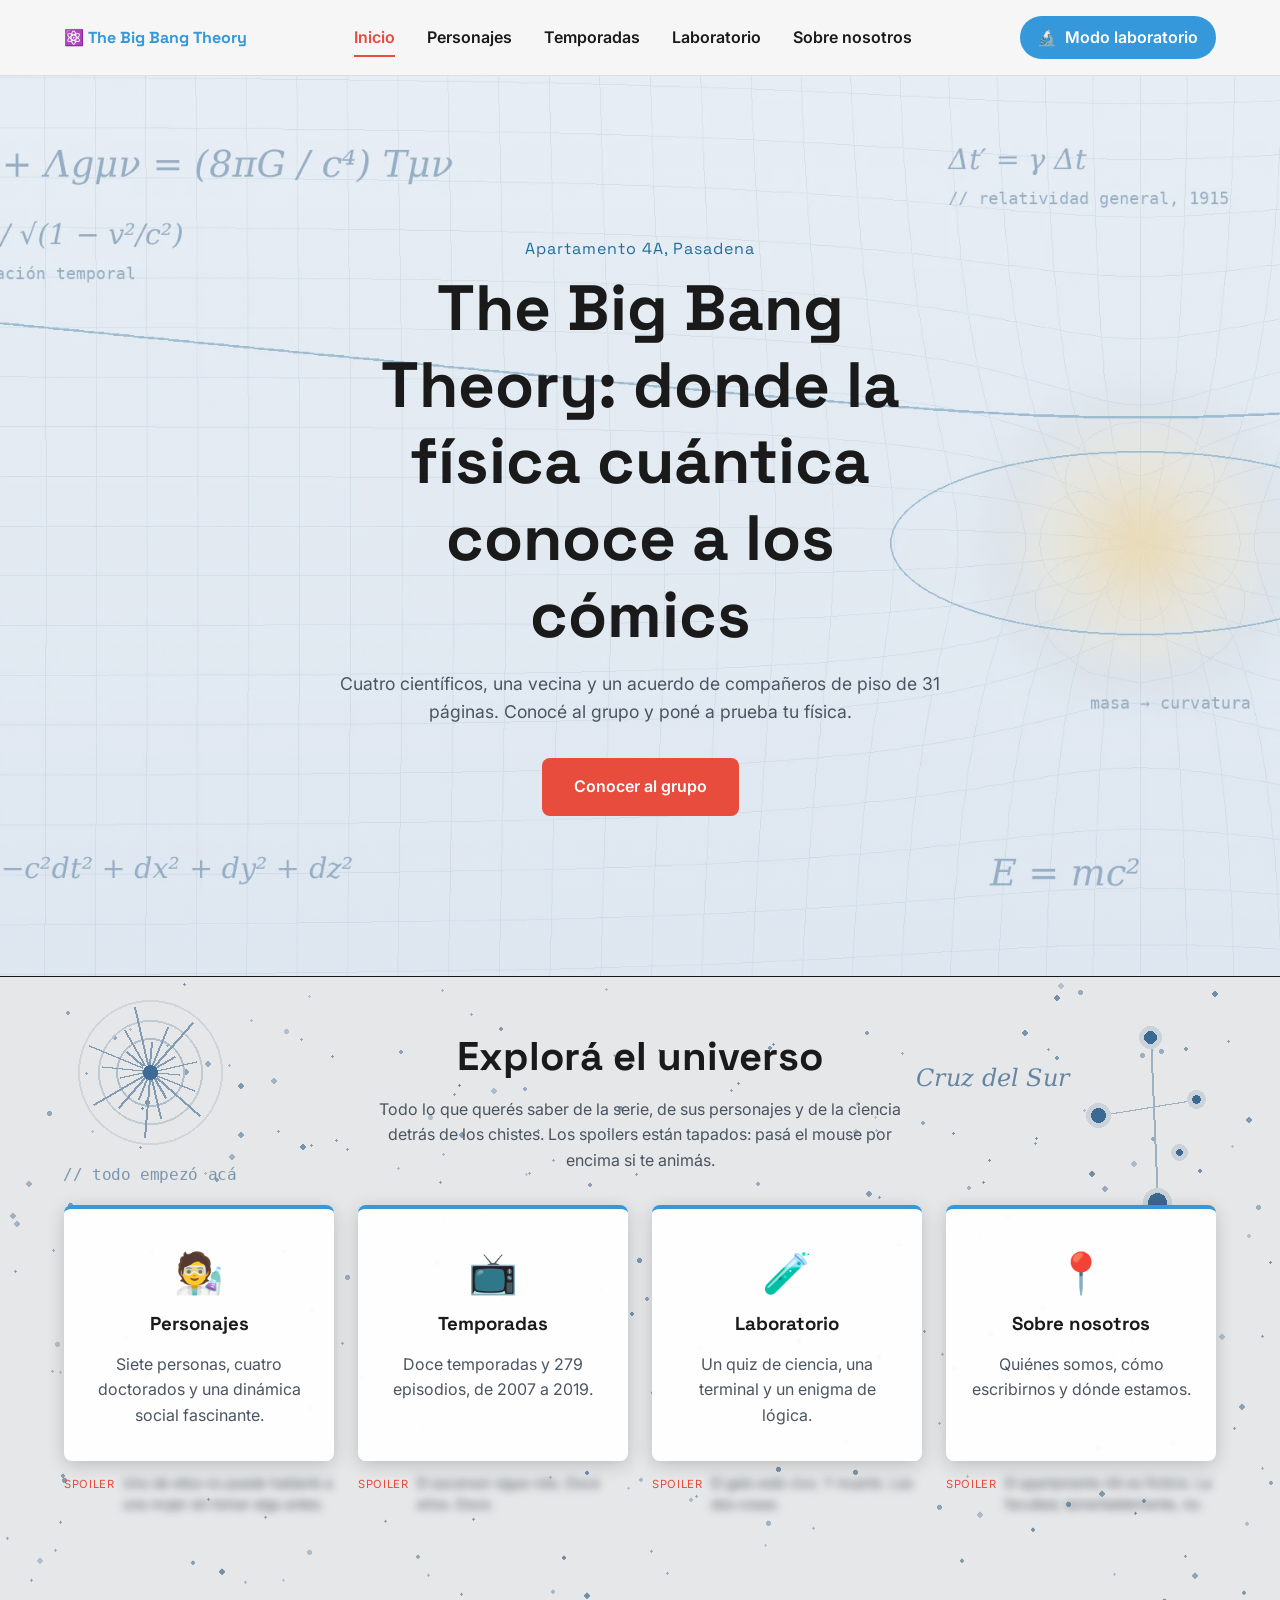
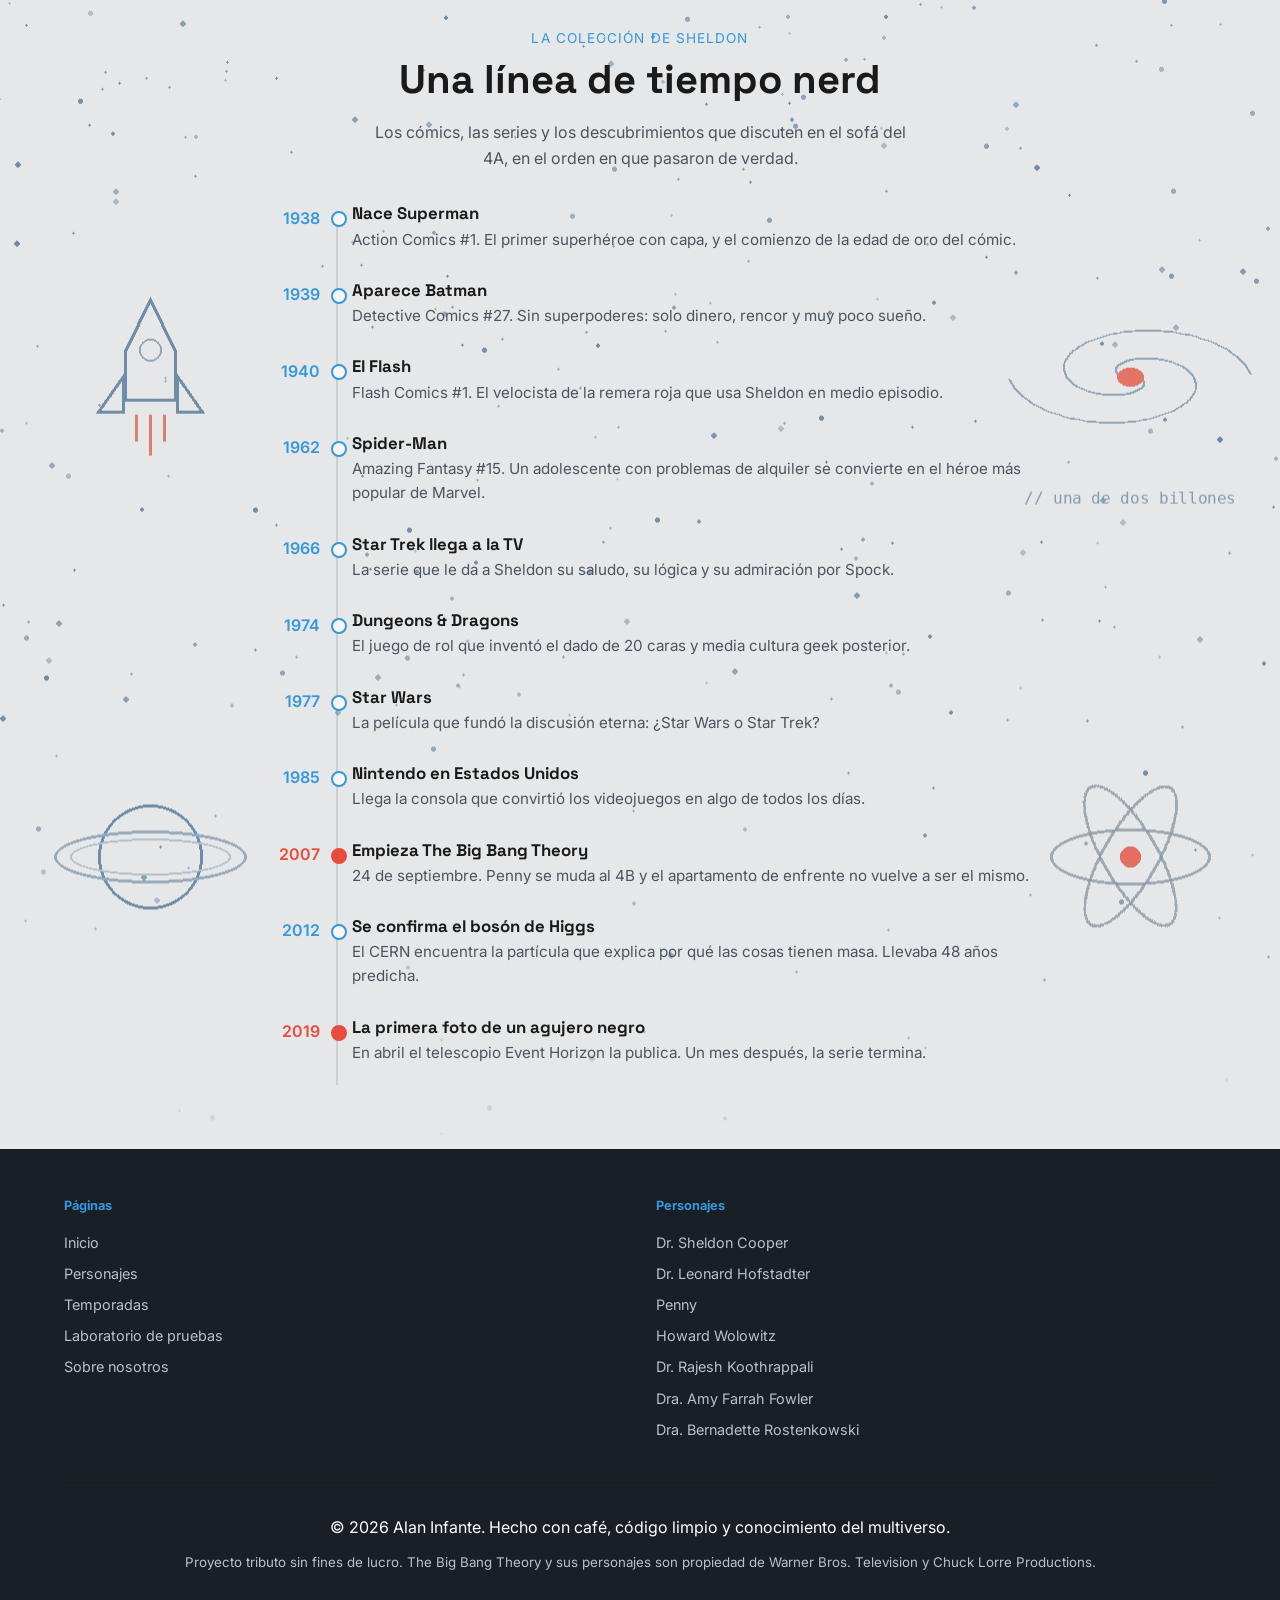
==== commit 94555e17: "Proyecto Final" ====
--- a/index.html
+++ b/index.html
@@ -93,39 +93,164 @@
         </section>
 
 
-        <!-- ===== ACCESOS ===== -->
-        <!-- Toda la tarjeta es un solo link: área grande y fácil de tocar,
-             y un único destino por tarjeta para el lector de pantalla. -->
-        <section class="section">
-            <div class="container">
-                <h2 class="section__title">Explorá el universo</h2>
-                <p class="section__desc">Todo lo que querés saber de la serie, de sus personajes y de la ciencia detrás de los chistes.</p>
-
-                <ul class="explore">
-                    <li>
-                        <a class="explore__card" href="personajes.html">
-                            <span class="explore__icon" aria-hidden="true">🧑‍🔬</span>
-                            <h3>Personajes</h3>
-                            <p>Siete personas, cuatro doctorados y una dinámica social fascinante.</p>
-                        </a>
-                    </li>
-                    <li>
-                        <a class="explore__card" href="temporadas.html">
-                            <span class="explore__icon" aria-hidden="true">📺</span>
-                            <h3>Temporadas</h3>
-                            <p>Doce temporadas y 279 episodios, de 2007 a 2019.</p>
-                        </a>
-                    </li>
-                    <li>
-                        <a class="explore__card" href="laboratorio.html">
-                            <span class="explore__icon" aria-hidden="true">🧪</span>
-                            <h3>Laboratorio</h3>
-                            <p>Seis preguntas de física y de la serie. ¿Estás a la altura?</p>
-                        </a>
-                    </li>
-                </ul>
-            </div>
-        </section>
+        <div class="fondo-inicio">
+            <!-- ===== ACCESOS ===== -->
+            <!-- Toda la tarjeta es un solo link: área grande y fácil de tocar,
+                 y un único destino por tarjeta para el lector de pantalla. -->
+            <section class="section">
+                <div class="container">
+                    <h2 class="section__title">Explorá el universo</h2>
+                    <p class="section__desc">Todo lo que querés saber de la serie, de sus personajes y de la ciencia detrás de los chistes. Los spoilers están tapados: pasá el mouse por encima si te animás.</p>
+
+                    <ul class="explore">
+                        <li>
+                            <a class="explore__card" href="personajes.html">
+                                <span class="explore__icon" aria-hidden="true">🧑‍🔬</span>
+                                <h3>Personajes</h3>
+                                <p>Siete personas, cuatro doctorados y una dinámica social fascinante.</p>
+                            </a>
+                            <!-- El spoiler va FUERA del enlace: un elemento con foco propio dentro
+                                 de un <a> es HTML inválido y confunde al lector de pantalla. -->
+                            <p class="spoiler">
+                                <span class="spoiler__tag">spoiler</span>
+                                <span class="spoiler__texto" tabindex="0">Uno de ellos no puede hablarle a una mujer sin tomar algo antes.</span>
+                            </p>
+                        </li>
+                        <li>
+                            <a class="explore__card" href="temporadas.html">
+                                <span class="explore__icon" aria-hidden="true">📺</span>
+                                <h3>Temporadas</h3>
+                                <p>Doce temporadas y 279 episodios, de 2007 a 2019.</p>
+                            </a>
+                            <!-- El spoiler va FUERA del enlace: un elemento con foco propio dentro
+                                 de un <a> es HTML inválido y confunde al lector de pantalla. -->
+                            <p class="spoiler">
+                                <span class="spoiler__tag">spoiler</span>
+                                <span class="spoiler__texto" tabindex="0">El ascensor sigue roto. Doce años. Doce.</span>
+                            </p>
+                        </li>
+                        <li>
+                            <a class="explore__card" href="laboratorio.html">
+                                <span class="explore__icon" aria-hidden="true">🧪</span>
+                                <h3>Laboratorio</h3>
+                                <p>Un quiz de ciencia, una terminal y un enigma de lógica.</p>
+                            </a>
+                            <!-- El spoiler va FUERA del enlace: un elemento con foco propio dentro
+                                 de un <a> es HTML inválido y confunde al lector de pantalla. -->
+                            <p class="spoiler">
+                                <span class="spoiler__tag">spoiler</span>
+                                <span class="spoiler__texto" tabindex="0">El gato está vivo. Y muerto. Las dos cosas.</span>
+                            </p>
+                        </li>
+                        <li>
+                            <a class="explore__card" href="sobre-nosotros.html">
+                                <span class="explore__icon" aria-hidden="true">📍</span>
+                                <h3>Sobre nosotros</h3>
+                                <p>Quiénes somos, cómo escribirnos y dónde estamos.</p>
+                            </a>
+                            <!-- El spoiler va FUERA del enlace: un elemento con foco propio dentro
+                                 de un <a> es HTML inválido y confunde al lector de pantalla. -->
+                            <p class="spoiler">
+                                <span class="spoiler__tag">spoiler</span>
+                                <span class="spoiler__texto" tabindex="0">El apartamento 4A es ficticio. La facultad, lamentablemente, no.</span>
+                            </p>
+                        </li>
+                    </ul>
+                </div>
+            </section>
+
+            <!-- ===== LÍNEA DE TIEMPO ===== -->
+            <section id="linea" class="section">
+                <div class="container">
+                    <p class="section__eyebrow">La colección de Sheldon</p>
+                    <h2 class="section__title">Una línea de tiempo nerd</h2>
+                    <p class="section__desc">Los cómics, las series y los descubrimientos que discuten en el sofá del 4A, en el orden en que pasaron de verdad.</p>
+
+                    <!-- <ol> y no <ul>: el orden cronológico es parte del contenido,
+                         y así lo entienden el buscador y el lector de pantalla. -->
+                    <ol class="linea">
+                        <li class="hito">
+                            <p class="hito__anio">1938</p>
+                            <div class="hito__cuerpo">
+                                <h3>Nace Superman</h3>
+                                <p>Action Comics #1. El primer superhéroe con capa, y el comienzo de la edad de oro del cómic.</p>
+                            </div>
+                        </li>
+                        <li class="hito">
+                            <p class="hito__anio">1939</p>
+                            <div class="hito__cuerpo">
+                                <h3>Aparece Batman</h3>
+                                <p>Detective Comics #27. Sin superpoderes: solo dinero, rencor y muy poco sueño.</p>
+                            </div>
+                        </li>
+                        <li class="hito">
+                            <p class="hito__anio">1940</p>
+                            <div class="hito__cuerpo">
+                                <h3>El Flash</h3>
+                                <p>Flash Comics #1. El velocista de la remera roja que usa Sheldon en medio episodio.</p>
+                            </div>
+                        </li>
+                        <li class="hito">
+                            <p class="hito__anio">1962</p>
+                            <div class="hito__cuerpo">
+                                <h3>Spider-Man</h3>
+                                <p>Amazing Fantasy #15. Un adolescente con problemas de alquiler se convierte en el héroe más popular de Marvel.</p>
+                            </div>
+                        </li>
+                        <li class="hito">
+                            <p class="hito__anio">1966</p>
+                            <div class="hito__cuerpo">
+                                <h3>Star Trek llega a la TV</h3>
+                                <p>La serie que le da a Sheldon su saludo, su lógica y su admiración por Spock.</p>
+                            </div>
+                        </li>
+                        <li class="hito">
+                            <p class="hito__anio">1974</p>
+                            <div class="hito__cuerpo">
+                                <h3>Dungeons &amp; Dragons</h3>
+                                <p>El juego de rol que inventó el dado de 20 caras y media cultura geek posterior.</p>
+                            </div>
+                        </li>
+                        <li class="hito">
+                            <p class="hito__anio">1977</p>
+                            <div class="hito__cuerpo">
+                                <h3>Star Wars</h3>
+                                <p>La película que fundó la discusión eterna: ¿Star Wars o Star Trek?</p>
+                            </div>
+                        </li>
+                        <li class="hito">
+                            <p class="hito__anio">1985</p>
+                            <div class="hito__cuerpo">
+                                <h3>Nintendo en Estados Unidos</h3>
+                                <p>Llega la consola que convirtió los videojuegos en algo de todos los días.</p>
+                            </div>
+                        </li>
+                        <li class="hito hito--destacado">
+                            <p class="hito__anio">2007</p>
+                            <div class="hito__cuerpo">
+                                <h3>Empieza The Big Bang Theory</h3>
+                                <p>24 de septiembre. Penny se muda al 4B y el apartamento de enfrente no vuelve a ser el mismo.</p>
+                            </div>
+                        </li>
+                        <li class="hito">
+                            <p class="hito__anio">2012</p>
+                            <div class="hito__cuerpo">
+                                <h3>Se confirma el bosón de Higgs</h3>
+                                <p>El CERN encuentra la partícula que explica por qué las cosas tienen masa. Llevaba 48 años predicha.</p>
+                            </div>
+                        </li>
+                        <li class="hito hito--destacado">
+                            <p class="hito__anio">2019</p>
+                            <div class="hito__cuerpo">
+                                <h3>La primera foto de un agujero negro</h3>
+                                <p>En abril el telescopio Event Horizon la publica. Un mes después, la serie termina.</p>
+                            </div>
+                        </li>
+                    </ol>
+                </div>
+            </section>
+        </div>
+
     </main>
 
     <footer class="footer">
--- a/style.css
+++ b/style.css
@@ -26,7 +26,7 @@
     --shadow-card: 0 4px 18px rgba(0, 0, 0, 0.18);
 
     /* Hero en modo normal: mismos colores que el resto de la página. */
-    --overlay-hero: rgba(248, 249, 250, 0.45); /* La imagen ya es clara: velo liviano. */
+    --overlay-hero: rgba(222, 230, 239, 0.55); /* Tinte frío: separa el hero del blanco del header. */
     --color-hero-eyebrow: #1f6f9e; /* Azul oscurecido: el de interfaz no llega a 4.5:1. */
     --color-hero-title: var(--color-text);
     --color-hero-text: var(--color-text-muted);
@@ -167,6 +167,7 @@
    cruce de fórmulas se hace con la opacidad de la de arriba. */
 .hero {
     position: relative; overflow: hidden; text-align: center;
+    border-bottom: 1px solid var(--color-border);   /* Corta con la sección siguiente. */
     padding: clamp(5rem, 14vw, 10rem) 5%;
     transition: color var(--transition);
 }
@@ -287,13 +288,16 @@
 .explore {
     list-style: none;
     display: grid;
+    align-items: stretch;
     grid-template-columns: repeat(auto-fit, minmax(240px, 1fr));
     gap: 1.5rem;
 }
 
+.explore li { display: flex; flex-direction: column; }
+
 .explore__card {
     display: block;
-    height: 100%;
+    flex: 1;
     padding: 2rem 1.5rem;
     background-color: var(--color-bg-card);
     border-top: 4px solid var(--color-secondary);
@@ -307,6 +311,60 @@
 .explore__icon { display: block; font-size: 2.5rem; margin-bottom: 0.5rem; }
 .explore__card h3 { color: var(--color-text); }
 .explore__card p { color: var(--color-text-muted); }
+
+/* Spoiler tapado: se revela al pasar el mouse o al llegar con Tab.
+   El desenfoque es solo visual; el texto sigue estando para un lector de
+   pantalla, así que no sirve para esconder nada en serio, solo para jugar. */
+.spoiler { display: flex; align-items: baseline; gap: 0.5rem; margin-top: 0.75rem; font-size: 0.85rem; }
+.spoiler__tag { font-family: var(--font-data); font-size: 0.7rem; text-transform: uppercase; letter-spacing: 0.06em; color: var(--color-primary); flex-shrink: 0; }
+.spoiler__texto {
+    color: var(--color-text-muted);
+    filter: blur(4px);
+    cursor: help;
+    transition: filter var(--transition);
+}
+.spoiler__texto:hover, .spoiler__texto:focus-visible { filter: blur(0); }
+
+/* Quien pidió menos movimiento ve el spoiler destapado desde el principio:
+   un texto que aparece y desaparece puede molestar. */
+@media (prefers-reduced-motion: reduce) { .spoiler__texto { filter: none; } }
+
+/* --- LÍNEA DE TIEMPO ----------------------------------------------------- */
+.linea { list-style: none; max-width: 780px; margin-inline: auto; position: relative; }
+
+/* La línea vertical es un pseudo-elemento: decoración pura, no necesita
+   una etiqueta propia en el HTML. */
+.linea::before {
+    content: "";
+    position: absolute; top: 8px; bottom: 8px; left: 86px;
+    width: 2px; background: var(--color-border);
+}
+
+.hito { position: relative; display: grid; grid-template-columns: 70px 1fr; gap: 2rem; padding-bottom: 1.75rem; }
+
+.hito__anio { font-family: var(--font-data); font-weight: 600; color: var(--color-secondary); text-align: right; padding-top: 0.15rem; }
+
+/* El punto sobre la línea, alineado con el año. */
+.hito::before {
+    content: "";
+    position: absolute; left: 81px; top: 8px;
+    width: 12px; height: 12px; border-radius: 50%;
+    background: var(--color-bg-section); border: 2px solid var(--color-secondary);
+}
+
+.hito--destacado::before { background: var(--color-primary); border-color: var(--color-primary); }
+.hito--destacado .hito__anio { color: var(--color-primary); }
+
+.hito__cuerpo h3 { font-size: 1.05rem; color: var(--color-text); margin-bottom: 0.25rem; }
+.hito__cuerpo p { color: var(--color-text-muted); font-size: 0.95rem; }
+
+/* En celular el año pasa arriba del texto: en dos columnas de 70 px no entra
+   ni el título. */
+@media (max-width: 600px) {
+    .linea::before, .hito::before { display: none; }
+    .hito { grid-template-columns: 1fr; gap: 0.25rem; padding-bottom: 1.5rem; border-left: 2px solid var(--color-border); padding-left: 1rem; }
+    .hito__anio { text-align: left; }
+}
 
 /* --- TEMPORADAS ---------------------------------------------------------- */
 .seasons {
@@ -374,6 +432,22 @@
 .lab-mode .section--temporadas {
     background-image: url('Imagenes/temporadas-lab.webp');
 }
+
+/* --- FONDO DEL INICIO ---------------------------------------------------- */
+/* Envuelve solo lo que va debajo del hero: el hero tiene imagen propia.
+   Como en las otras páginas, la imagen es transparente y el color lo pone
+   este contenedor, con las secciones en transparente para no taparla. */
+.fondo-inicio {
+    background-color: var(--color-bg-section);
+    background-image: url('Imagenes/inicio.webp');
+    background-size: 1920px auto;
+    background-position: top center;
+    background-repeat: no-repeat;
+    transition: background-color var(--transition);
+}
+
+.lab-mode .fondo-inicio { background-image: url('Imagenes/inicio-lab.webp'); }
+.fondo-inicio .section { background-color: transparent; }
 
 /* --- FONDO DE SOBRE NOSOTROS -------------------------------------------- */
 /* Mismo patrón que el laboratorio: una sola imagen larga en el <main>, con
